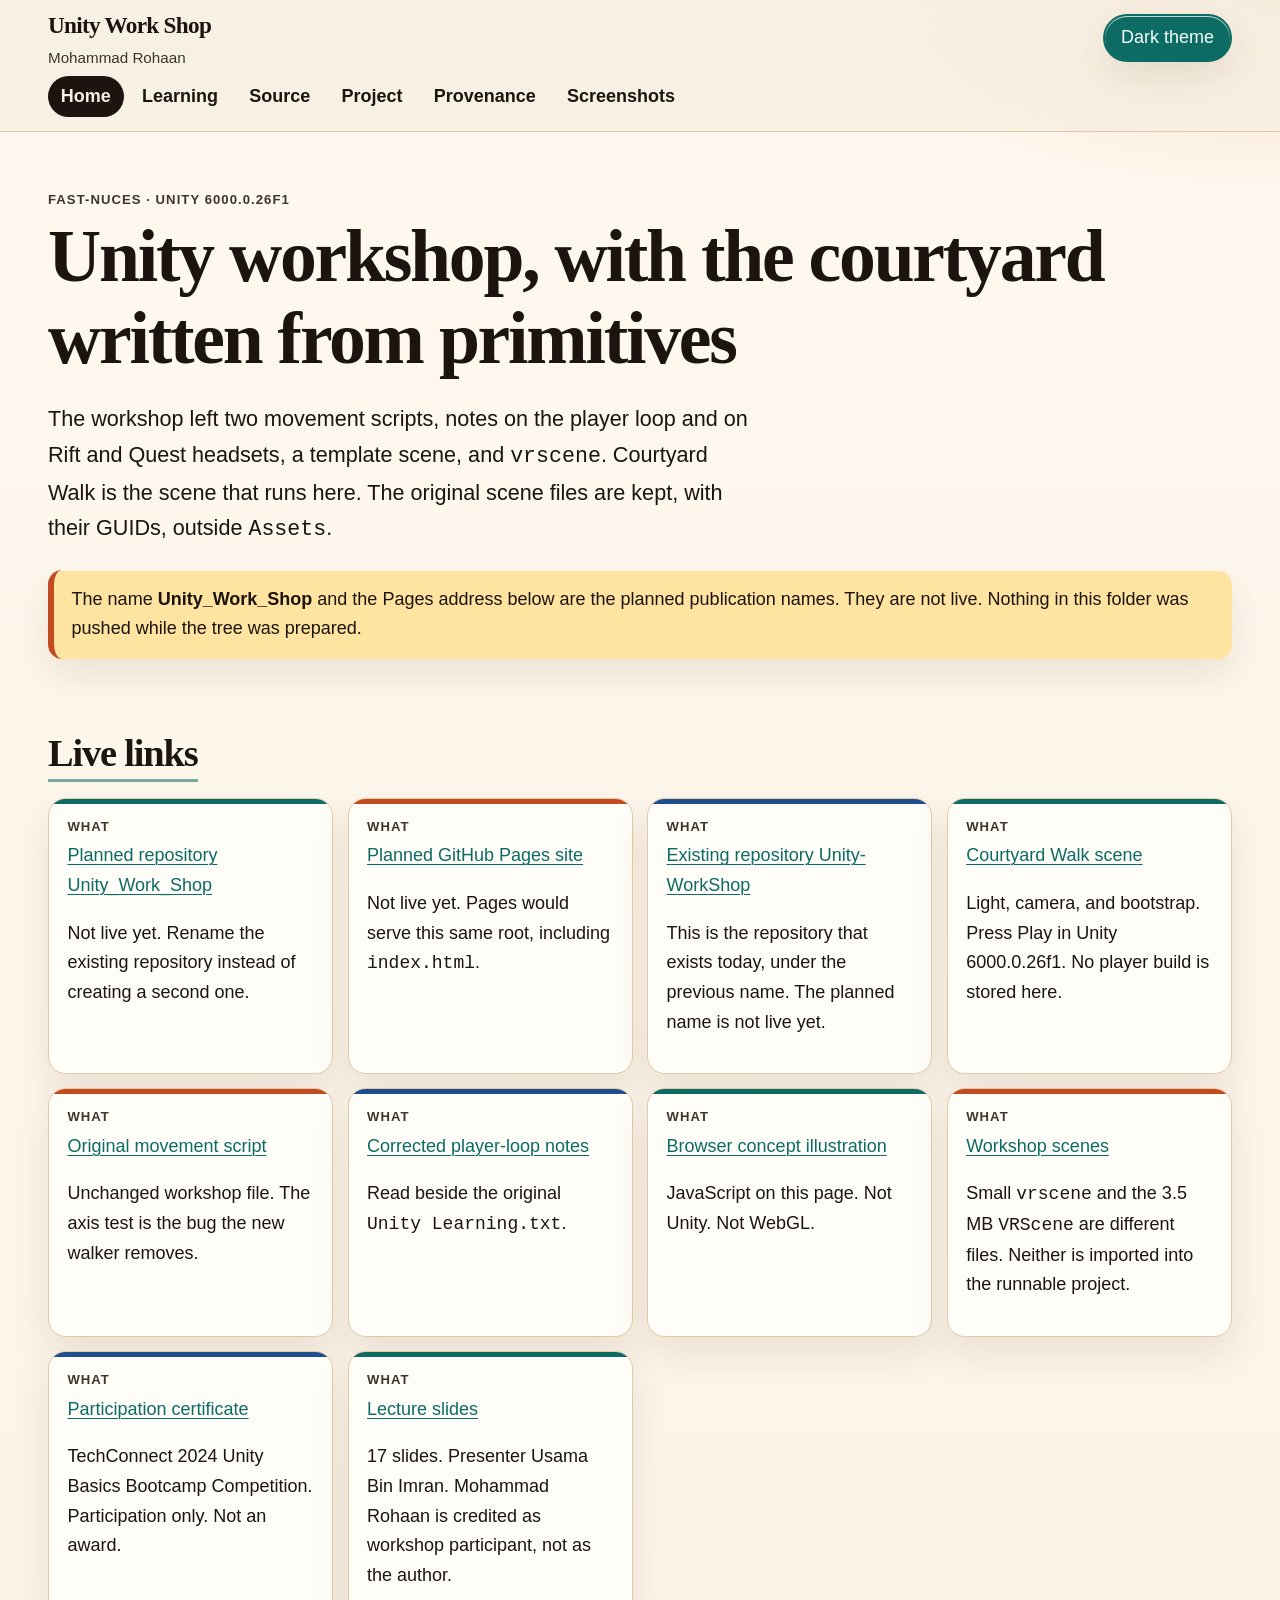
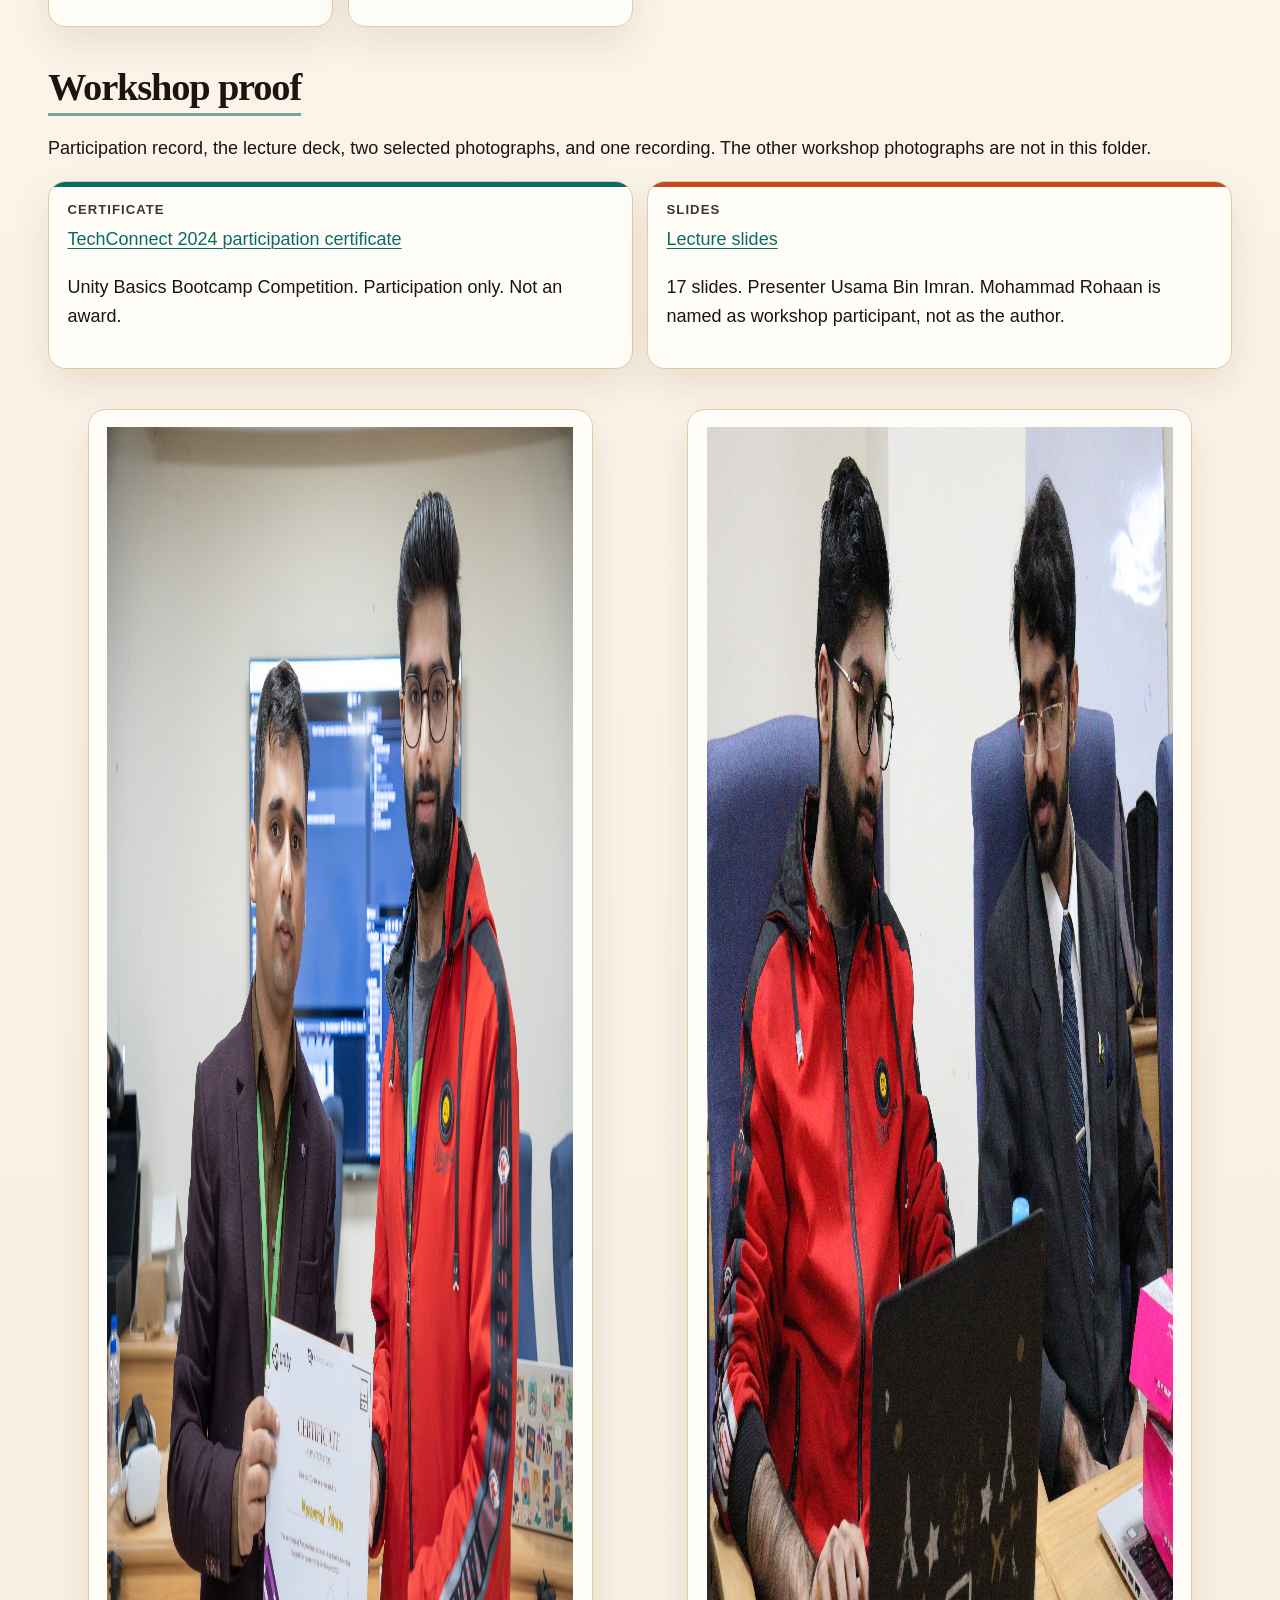
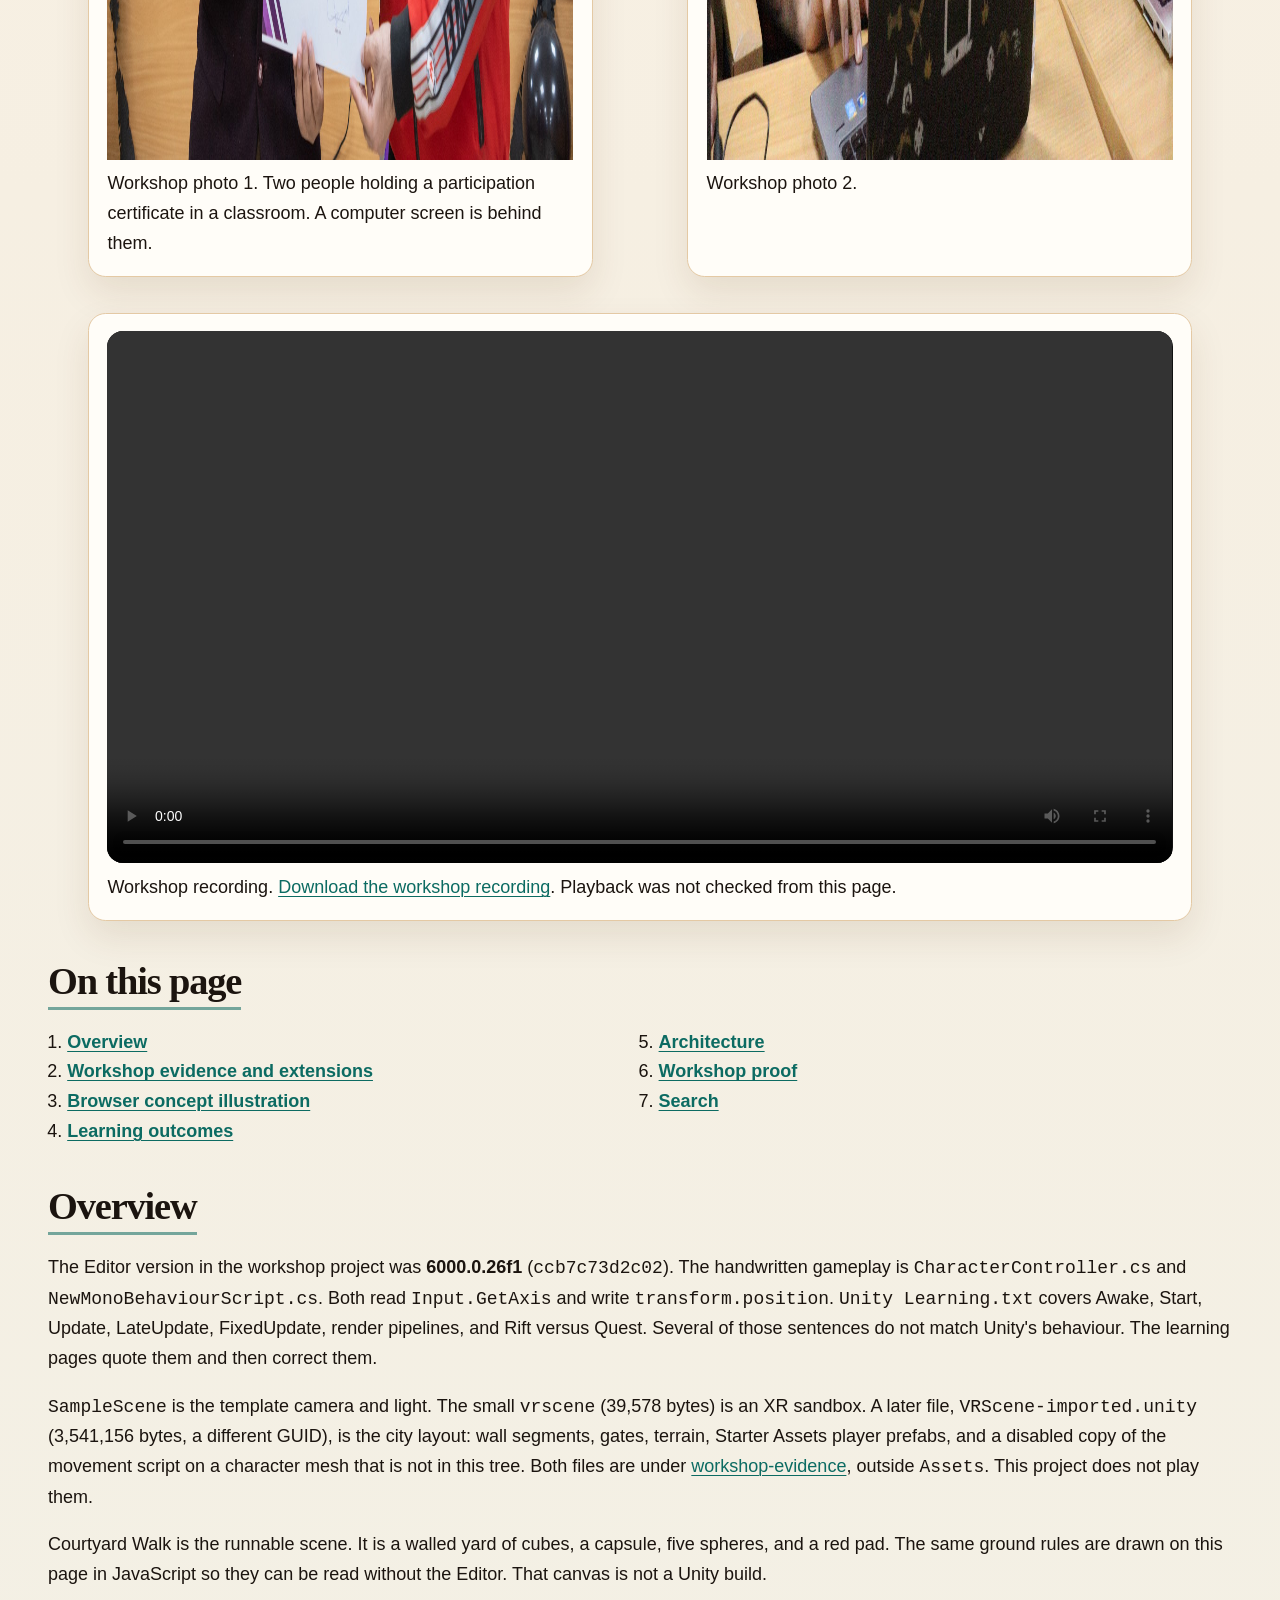
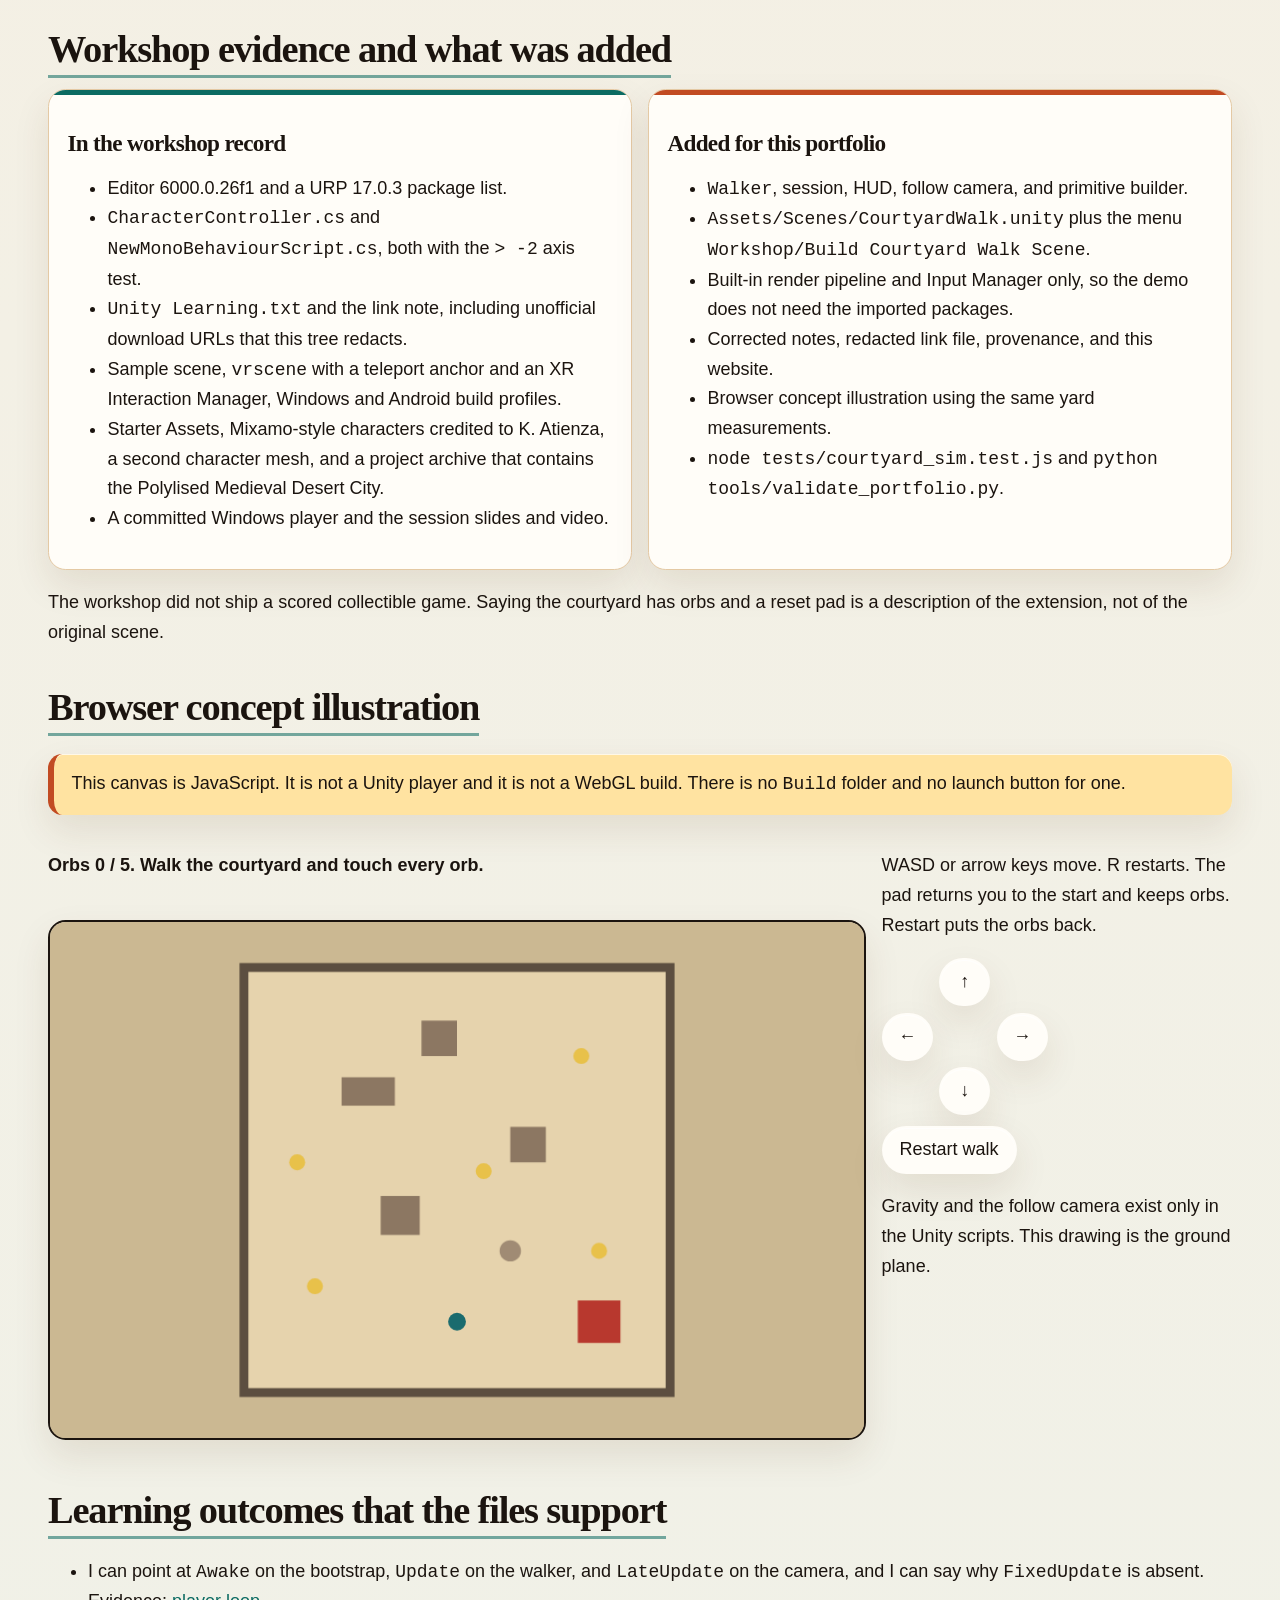
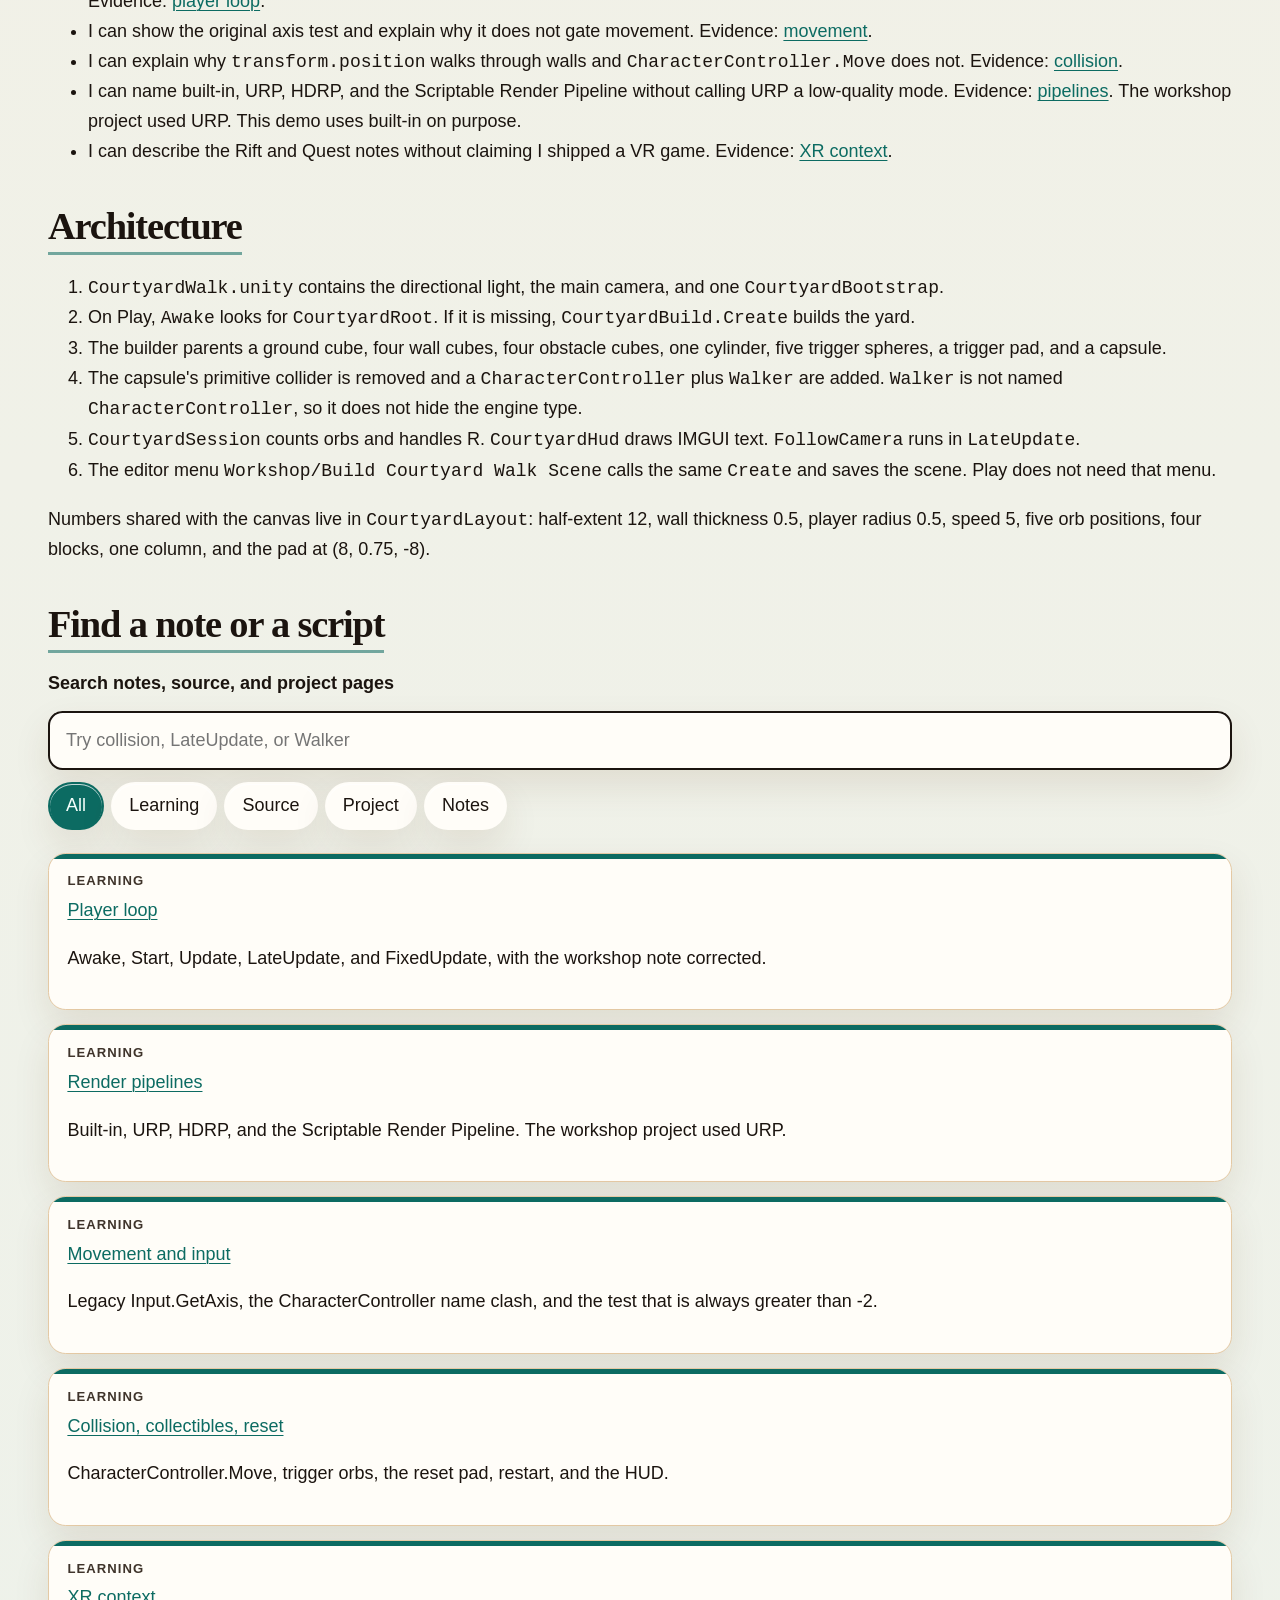
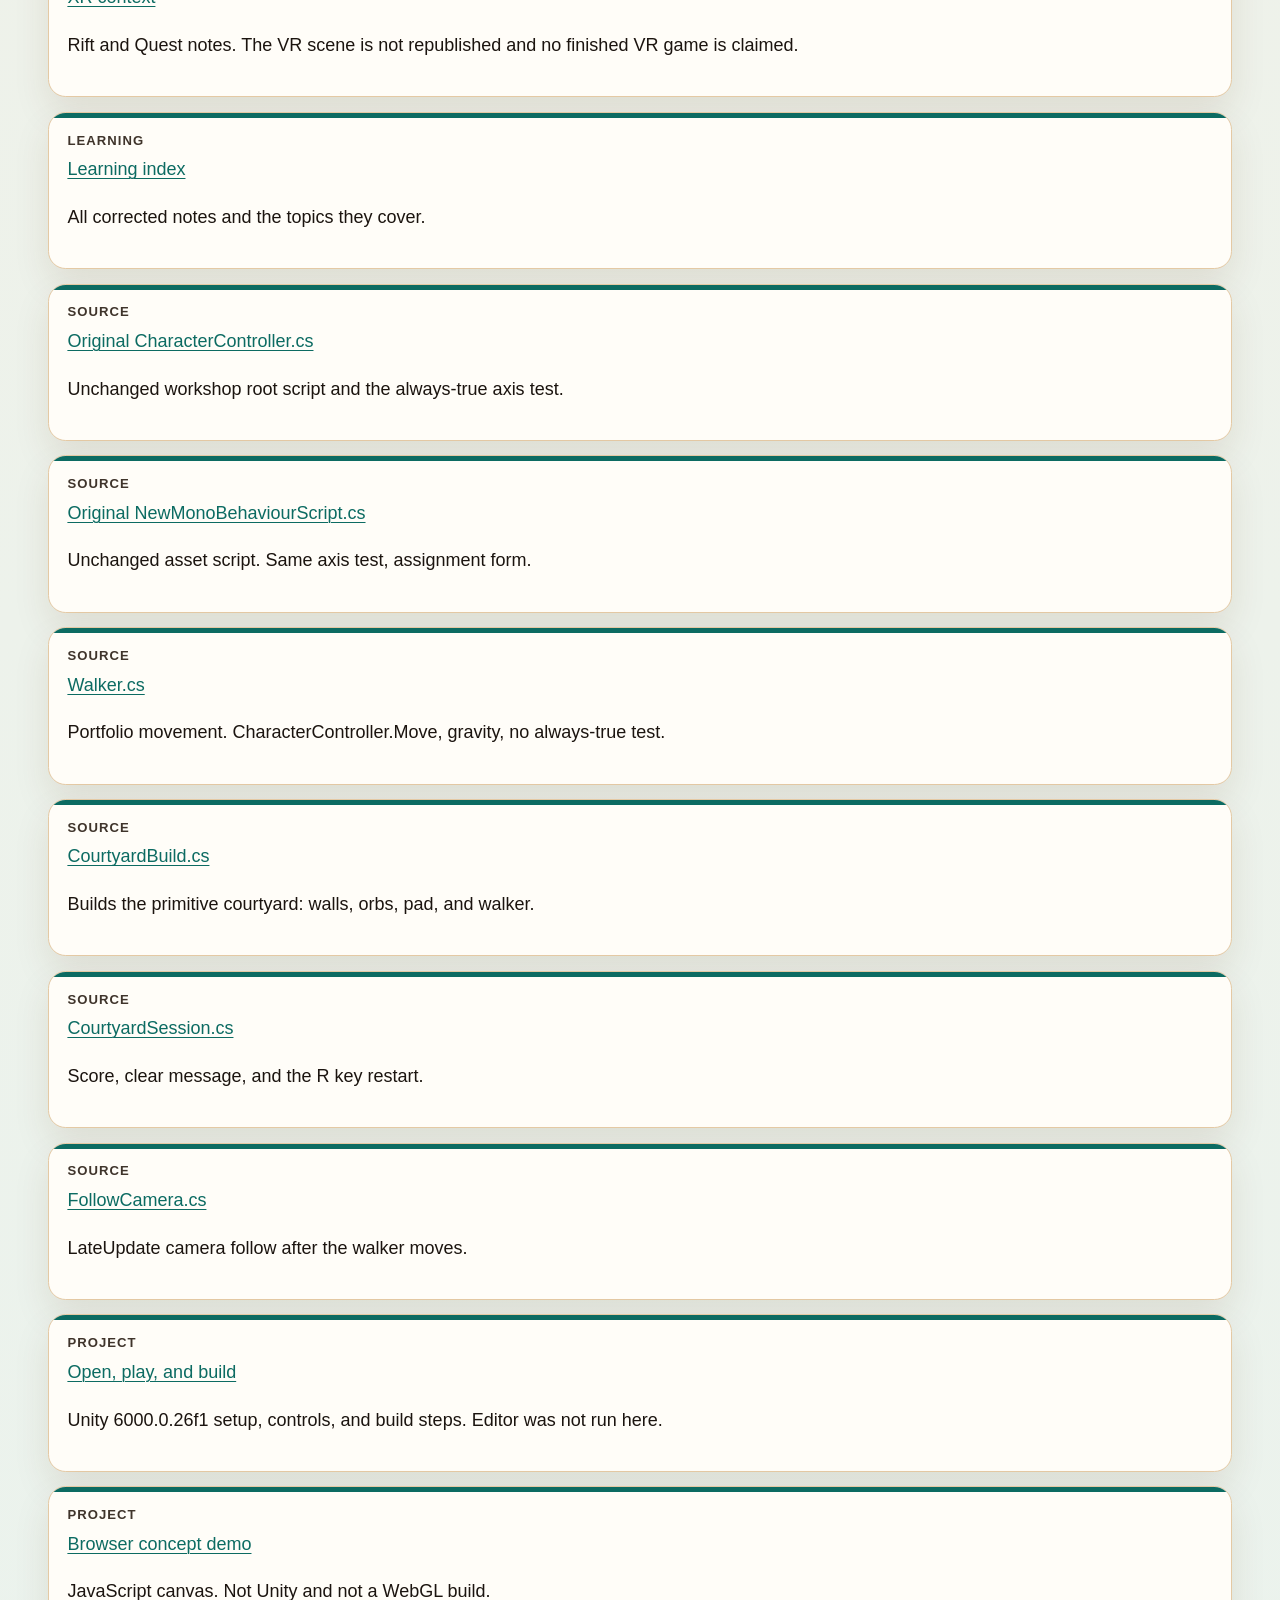
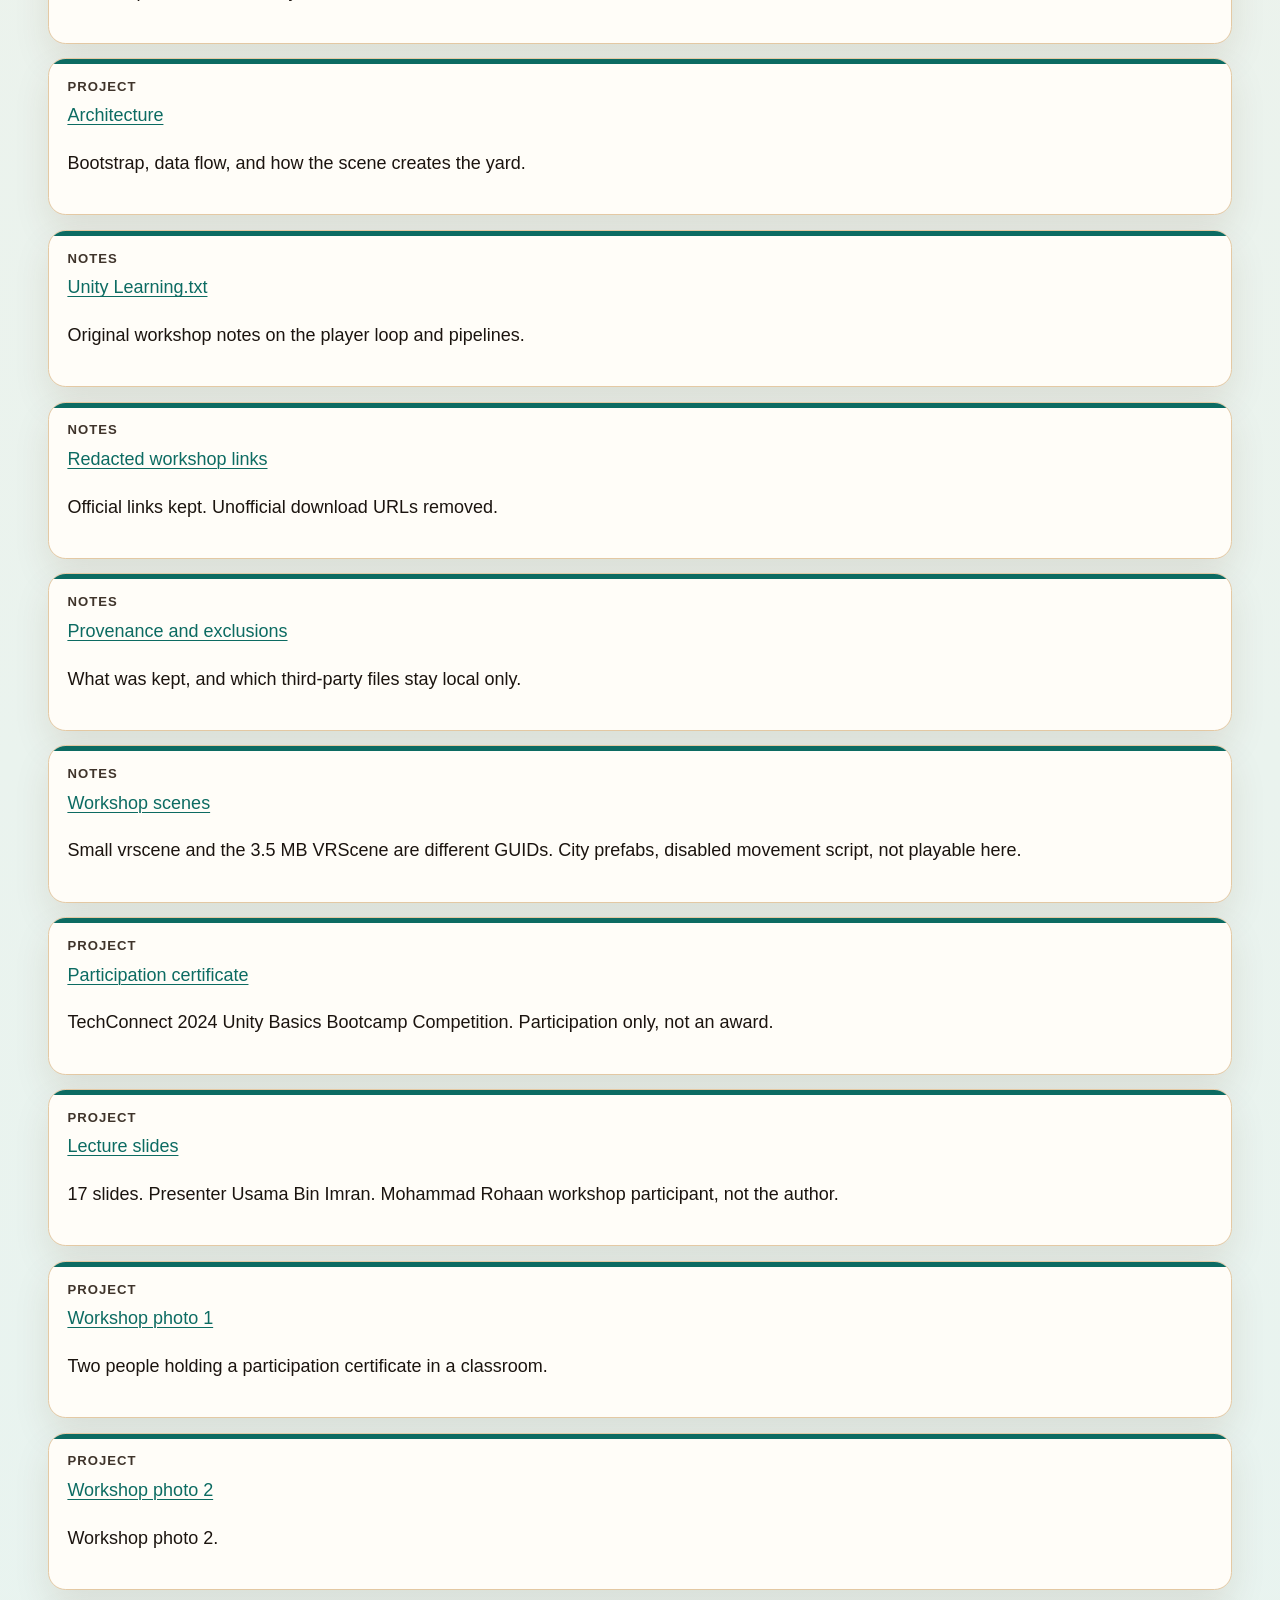
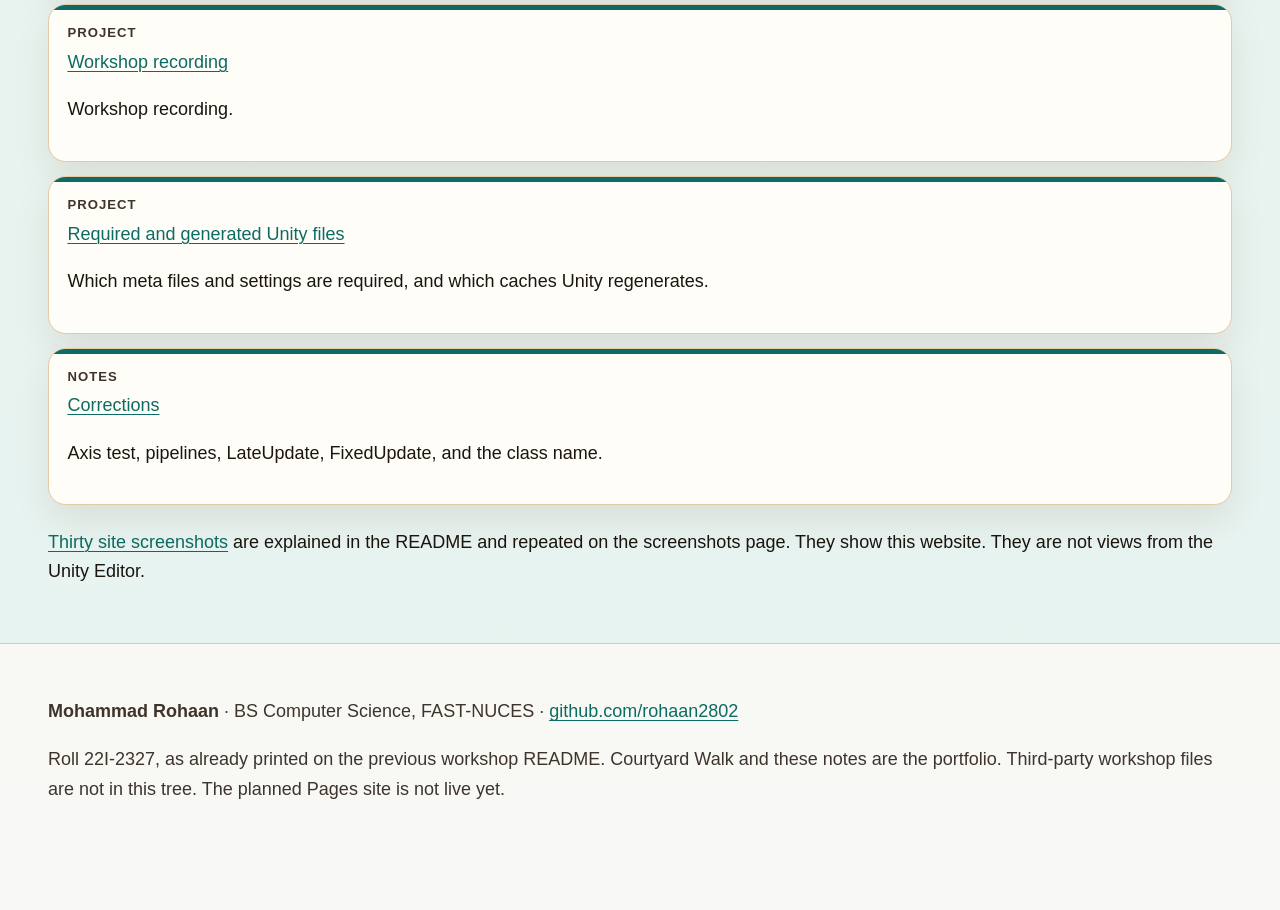
==== index.html @ 65f71f63 "Initial commit" ====
<!DOCTYPE html>
<html lang="en">
<head>
<meta charset="utf-8">
<meta name="viewport" content="width=device-width, initial-scale=1">
<title>Unity Work Shop</title>
<meta name="description" content="Unity 6 workshop portfolio by Mohammad Rohaan. Courtyard Walk is an original primitive demo. The canvas on the home page is a JavaScript concept illustration, not a Unity WebGL build.">
<link rel="icon" href="favicon.svg" type="image/svg+xml">
<link rel="stylesheet" href="css/site.css">
<script>
(function () {
  try {
    var q = new URLSearchParams(location.search).get("theme");
    var saved = localStorage.getItem("courtyard-theme");
    var theme = q || saved || (matchMedia("(prefers-color-scheme: dark)").matches ? "dark" : "light");
    if (theme !== "light" && theme !== "dark") theme = "light";
    document.documentElement.setAttribute("data-theme", theme);
  } catch (e) {
    document.documentElement.setAttribute("data-theme", "light");
  }
})();
</script>
</head>
<body data-root="">
<a class="skip" href="#content">Skip to content</a>
<header class="site-header">
  <div class="wrap header-bar">
    <a class="brand" href="index.html"><strong>Unity Work Shop</strong><span>Mohammad Rohaan</span></a>
    <button type="button" class="nav-toggle" id="nav-toggle" aria-expanded="false" aria-controls="site-nav">Menu</button>
    <button type="button" class="theme-toggle" id="theme-toggle" aria-pressed="false">Dark theme</button>
  </div>
  <div class="wrap">
    <nav class="site-nav" id="site-nav" aria-label="Primary"><a href="index.html" aria-current="page">Home</a><a href="learning/index.html">Learning</a><a href="source/index.html">Source</a><a href="project/index.html">Project</a><a href="provenance/index.html">Provenance</a><a href="screenshots/index.html">Screenshots</a></nav>
  </div>
</header>
<main id="content" class="wrap">

<section class="hero" id="top">
  <p class="kicker">FAST-NUCES · Unity 6000.0.26f1</p>
  <h1>Unity workshop, with the courtyard written from primitives</h1>
  <p class="lede">The workshop left two movement scripts, notes on the player loop and on Rift and Quest headsets, a template scene, and <code>vrscene</code>. Courtyard Walk is the scene that runs here. The original scene files are kept, with their GUIDs, outside <code>Assets</code>.</p>
  <p class="banner">The name <strong>Unity_Work_Shop</strong> and the Pages address below are the planned publication names. They are not live. Nothing in this folder was pushed while the tree was prepared.</p>
</section>
<section id="live-links">
  <h2>Live links</h2>
  <ul class="grid-links">
    <li class="card"><span class="what">What</span><a href="https://github.com/rohaan2802/Unity_Work_Shop">Planned repository Unity_Work_Shop</a><p>Not live yet. Rename the existing repository instead of creating a second one.</p></li>
    <li class="card"><span class="what">What</span><a href="https://rohaan2802.github.io/Unity_Work_Shop/">Planned GitHub Pages site</a><p>Not live yet. Pages would serve this same root, including <code>index.html</code>.</p></li>
    <li class="card"><span class="what">What</span><a href="https://github.com/rohaan2802/Unity-WorkShop">Existing repository Unity-WorkShop</a><p>This is the repository that exists today, under the previous name. The planned name is not live yet.</p></li>
    <li class="card"><span class="what">What</span><a href="Assets/Scenes/CourtyardWalk.unity">Courtyard Walk scene</a><p>Light, camera, and bootstrap. Press Play in Unity 6000.0.26f1. No player build is stored here.</p></li>
    <li class="card"><span class="what">What</span><a href="notes/movement/CharacterController.cs">Original movement script</a><p>Unchanged workshop file. The axis test is the bug the new walker removes.</p></li>
    <li class="card"><span class="what">What</span><a href="learning/player-loop.html">Corrected player-loop notes</a><p>Read beside the original <code>Unity Learning.txt</code>.</p></li>
    <li class="card"><span class="what">What</span><a href="#concept-demo">Browser concept illustration</a><p>JavaScript on this page. Not Unity. Not WebGL.</p></li>
    <li class="card"><span class="what">What</span><a href="workshop-evidence/README.md">Workshop scenes</a><p>Small <code>vrscene</code> and the 3.5 MB <code>VRScene</code> are different files. Neither is imported into the runnable project.</p></li>
    <li class="card"><span class="what">What</span><a href="proof/techconnect-2024.pdf">Participation certificate</a><p>TechConnect 2024 Unity Basics Bootcamp Competition. Participation only. Not an award.</p></li>
    <li class="card"><span class="what">What</span><a href="proof/lecture-slides.pptx">Lecture slides</a><p>17 slides. Presenter Usama Bin Imran. Mohammad Rohaan is credited as workshop participant, not as the author.</p></li>
  </ul>
</section>
<section id="proof">
  <h2>Workshop proof</h2>
  <p>Participation record, the lecture deck, two selected photographs, and one recording. The other workshop photographs are not in this folder.</p>
  <ul class="grid-links">
    <li class="card"><span class="what">Certificate</span><a href="proof/techconnect-2024.pdf">TechConnect 2024 participation certificate</a><p>Unity Basics Bootcamp Competition. Participation only. Not an award.</p></li>
    <li class="card"><span class="what">Slides</span><a href="proof/lecture-slides.pptx">Lecture slides</a><p>17 slides. Presenter Usama Bin Imran. Mohammad Rohaan is named as workshop participant, not as the author.</p></li>
  </ul>
  <div class="proof-grid">
    <figure class="shot">
      <img src="proof/photos/workshop-dsc07283.jpg" width="2000" height="1333" alt="Two people holding a workshop participation certificate in a classroom. A computer screen is behind them.">
      <figcaption>Workshop photo 1. Two people holding a participation certificate in a classroom. A computer screen is behind them.</figcaption>
    </figure>
    <figure class="shot">
      <img src="proof/photos/workshop-img5587.jpg" width="2000" height="1333" alt="Workshop photo 2">
      <figcaption>Workshop photo 2.</figcaption>
    </figure>
  </div>
  <figure class="shot">
    <video controls preload="metadata">
      <source src="proof/video/unity-workshop.mp4" type="video/mp4">
      <a href="proof/video/unity-workshop.mp4">Workshop recording</a>
    </video>
    <figcaption>Workshop recording. <a href="proof/video/unity-workshop.mp4" download>Download the workshop recording</a>. Playback was not checked from this page.</figcaption>
  </figure>
</section>
<nav class="toc" id="contents" aria-label="On this page">
  <h2>On this page</h2>
  <ol>
    <li><a href="#overview">Overview</a></li>
    <li><a href="#workshop-versus-extension">Workshop evidence and extensions</a></li>
    <li><a href="#concept-demo">Browser concept illustration</a></li>
    <li><a href="#outcomes">Learning outcomes</a></li>
    <li><a href="#architecture">Architecture</a></li>
    <li><a href="#proof">Workshop proof</a></li>
    <li><a href="#find">Search</a></li>
  </ol>
</nav>
<section id="overview">
  <h2>Overview</h2>
  <p>The Editor version in the workshop project was <strong>6000.0.26f1</strong> (<code>ccb7c73d2c02</code>). The handwritten gameplay is <code>CharacterController.cs</code> and <code>NewMonoBehaviourScript.cs</code>. Both read <code>Input.GetAxis</code> and write <code>transform.position</code>. <code>Unity Learning.txt</code> covers Awake, Start, Update, LateUpdate, FixedUpdate, render pipelines, and Rift versus Quest. Several of those sentences do not match Unity's behaviour. The learning pages quote them and then correct them.</p>
  <p><code>SampleScene</code> is the template camera and light. The small <code>vrscene</code> (39,578 bytes) is an XR sandbox. A later file, <code>VRScene-imported.unity</code> (3,541,156 bytes, a different GUID), is the city layout: wall segments, gates, terrain, Starter Assets player prefabs, and a disabled copy of the movement script on a character mesh that is not in this tree. Both files are under <a href="workshop-evidence/README.md">workshop-evidence</a>, outside <code>Assets</code>. This project does not play them.</p>
  <p>Courtyard Walk is the runnable scene. It is a walled yard of cubes, a capsule, five spheres, and a red pad. The same ground rules are drawn on this page in JavaScript so they can be read without the Editor. That canvas is not a Unity build.</p>
</section>
<section id="workshop-versus-extension">
  <h2>Workshop evidence and what was added</h2>
  <div class="split">
    <article class="card">
      <h3>In the workshop record</h3>
      <ul>
        <li>Editor 6000.0.26f1 and a URP 17.0.3 package list.</li>
        <li><code>CharacterController.cs</code> and <code>NewMonoBehaviourScript.cs</code>, both with the <code>&gt; -2</code> axis test.</li>
        <li><code>Unity Learning.txt</code> and the link note, including unofficial download URLs that this tree redacts.</li>
        <li>Sample scene, <code>vrscene</code> with a teleport anchor and an XR Interaction Manager, Windows and Android build profiles.</li>
        <li>Starter Assets, Mixamo-style characters credited to K. Atienza, a second character mesh, and a project archive that contains the Polylised Medieval Desert City.</li>
        <li>A committed Windows player and the session slides and video.</li>
      </ul>
    </article>
    <article class="card">
      <h3>Added for this portfolio</h3>
      <ul>
        <li><code>Walker</code>, session, HUD, follow camera, and primitive builder.</li>
        <li><code>Assets/Scenes/CourtyardWalk.unity</code> plus the menu <code>Workshop/Build Courtyard Walk Scene</code>.</li>
        <li>Built-in render pipeline and Input Manager only, so the demo does not need the imported packages.</li>
        <li>Corrected notes, redacted link file, provenance, and this website.</li>
        <li>Browser concept illustration using the same yard measurements.</li>
        <li><code>node tests/courtyard_sim.test.js</code> and <code>python tools/validate_portfolio.py</code>.</li>
      </ul>
    </article>
  </div>
  <p>The workshop did not ship a scored collectible game. Saying the courtyard has orbs and a reset pad is a description of the extension, not of the original scene.</p>
</section>
<section id="concept-demo">
  <h2>Browser concept illustration</h2>
  <p class="banner">This canvas is JavaScript. It is not a Unity player and it is not a WebGL build. There is no <code>Build</code> folder and no launch button for one.</p>
  <div class="demo-layout">
    <div>
      <p id="demo-status" role="status">Loading the yard.</p>
      <canvas id="demo-canvas" tabindex="0" aria-label="Top-down courtyard. Teal disc is the walker, gold discs are orbs, red rectangle is the reset pad. Not a Unity view."></canvas>
    </div>
    <div>
      <p>WASD or arrow keys move. R restarts. The pad returns you to the start and keeps orbs. Restart puts the orbs back.</p>
      <div class="dpad" role="group" aria-label="Touch movement">
        <button type="button" data-stick="0,1" aria-label="North">↑</button>
        <button type="button" data-stick="-1,0" aria-label="West">←</button>
        <button type="button" data-stick="1,0" aria-label="East">→</button>
        <button type="button" data-stick="0,-1" aria-label="South">↓</button>
      </div>
      <button type="button" class="text-button" id="demo-restart">Restart walk</button>
      <p>Gravity and the follow camera exist only in the Unity scripts. This drawing is the ground plane.</p>
    </div>
  </div>
</section>
<section id="outcomes">
  <h2>Learning outcomes that the files support</h2>
  <ul>
    <li>I can point at <code>Awake</code> on the bootstrap, <code>Update</code> on the walker, and <code>LateUpdate</code> on the camera, and I can say why <code>FixedUpdate</code> is absent. Evidence: <a href="learning/player-loop.html">player loop</a>.</li>
    <li>I can show the original axis test and explain why it does not gate movement. Evidence: <a href="learning/movement.html">movement</a>.</li>
    <li>I can explain why <code>transform.position</code> walks through walls and <code>CharacterController.Move</code> does not. Evidence: <a href="learning/collision-collectibles-reset.html">collision</a>.</li>
    <li>I can name built-in, URP, HDRP, and the Scriptable Render Pipeline without calling URP a low-quality mode. Evidence: <a href="learning/render-pipelines.html">pipelines</a>. The workshop project used URP. This demo uses built-in on purpose.</li>
    <li>I can describe the Rift and Quest notes without claiming I shipped a VR game. Evidence: <a href="learning/xr-context.html">XR context</a>.</li>
  </ul>
</section>
<section id="architecture">
  <h2>Architecture</h2>
  <ol>
    <li><code>CourtyardWalk.unity</code> contains the directional light, the main camera, and one <code>CourtyardBootstrap</code>.</li>
    <li>On Play, <code>Awake</code> looks for <code>CourtyardRoot</code>. If it is missing, <code>CourtyardBuild.Create</code> builds the yard.</li>
    <li>The builder parents a ground cube, four wall cubes, four obstacle cubes, one cylinder, five trigger spheres, a trigger pad, and a capsule.</li>
    <li>The capsule's primitive collider is removed and a <code>CharacterController</code> plus <code>Walker</code> are added. <code>Walker</code> is not named <code>CharacterController</code>, so it does not hide the engine type.</li>
    <li><code>CourtyardSession</code> counts orbs and handles R. <code>CourtyardHud</code> draws IMGUI text. <code>FollowCamera</code> runs in <code>LateUpdate</code>.</li>
    <li>The editor menu <code>Workshop/Build Courtyard Walk Scene</code> calls the same <code>Create</code> and saves the scene. Play does not need that menu.</li>
  </ol>
  <p>Numbers shared with the canvas live in <code>CourtyardLayout</code>: half-extent 12, wall thickness 0.5, player radius 0.5, speed 5, five orb positions, four blocks, one column, and the pad at (8, 0.75, -8).</p>
</section>

<section id="find">
  <h2>Find a note or a script</h2>
  <form class="search-panel" role="search" onsubmit="return false">
    <label for="search">Search notes, source, and project pages</label>
    <input id="search" type="search" name="q" placeholder="Try collision, LateUpdate, or Walker" autocomplete="off">
    <div class="chips" role="group" aria-label="Filter by kind"><button type="button" class="chip" data-kind="All" aria-pressed="true">All</button><button type="button" class="chip" data-kind="Learning" aria-pressed="false">Learning</button><button type="button" class="chip" data-kind="Source" aria-pressed="false">Source</button><button type="button" class="chip" data-kind="Project" aria-pressed="false">Project</button><button type="button" class="chip" data-kind="Notes" aria-pressed="false">Notes</button></div>
  </form>
  <ul class="result-list" id="search-results"></ul>
</section>

<p><a href="screenshots/index.html">Thirty site screenshots</a> are explained in the README and repeated on the screenshots page. They show this website. They are not views from the Unity Editor.</p>

</main>
<footer class="site-footer" id="colophon">
  <div class="wrap">
    <p><strong>Mohammad Rohaan</strong> · BS Computer Science, FAST-NUCES · <a href="https://github.com/rohaan2802">github.com/rohaan2802</a></p>
    <p>Roll 22I-2327, as already printed on the previous workshop README. Courtyard Walk and these notes are the portfolio. Third-party workshop files are not in this tree. The planned Pages site is not live yet.</p>
  </div>
</footer>
<a class="back-top" id="back-to-top" href="#content" aria-label="Back to top" aria-hidden="true" tabindex="-1">Top</a>
<script src="js/concept-demo.js"></script>
<script src="js/site.js"></script>
</body>
</html>
---- css/site.css ----
:root {
  color-scheme: light;
  --bg: #f6efe2;
  --bg-elev: #fffdf8;
  --ink: #1b140f;
  --muted: #3f342b;
  --line: #e4c9a4;
  --accent: #0c6b62;
  --accent-ink: #f4fffc;
  --accent-2: #c24b22;
  --accent-3: #1d4f8f;
  --focus: #1d4f8f;
  --mark: #ffe3a1;
  --danger: #8d2418;
  --ok: #0d5c34;
  --shadow: 0 1px 0 rgba(255, 255, 255, 0.75) inset, 0 16px 36px rgba(92, 48, 12, 0.1);
  --max: 74rem;
  --font: "Segoe UI", "Helvetica Neue", Arial, sans-serif;
  --display: "Iowan Old Style", Palatino, "Palatino Linotype", Georgia, serif;
  --mono: "Cascadia Code", Consolas, "Courier New", monospace;
  --pad: clamp(1rem, 3vw, 2rem);
  --header: 4.75rem;
  --ease: 180ms ease;
}

:root[data-theme="dark"] {
  color-scheme: dark;
  --bg: #091014;
  --bg-elev: #142028;
  --ink: #f6f1e6;
  --muted: #ddd3c2;
  --line: #315062;
  --accent: #f0c14b;
  --accent-ink: #1a1406;
  --accent-2: #7ee0d2;
  --accent-3: #9ec0ff;
  --focus: #f0c14b;
  --mark: #1c333c;
  --danger: #ffb4a8;
  --ok: #b6f3cc;
  --shadow: 0 1px 0 rgba(255, 255, 255, 0.06) inset, 0 18px 40px rgba(0, 0, 0, 0.38);
}

*,
*::before,
*::after { box-sizing: border-box; }

html { scroll-behavior: smooth; }

@media (prefers-reduced-motion: reduce) {
  html { scroll-behavior: auto; }
  *, *::before, *::after {
    animation: none !important;
    transition: none !important;
  }
}

body {
  margin: 0;
  color: var(--ink);
  font-family: var(--font);
  font-size: 1.125rem;
  line-height: 1.65;
  background:
    radial-gradient(1100px 420px at 0% -10%, rgba(14, 107, 98, 0.18), transparent 55%),
    radial-gradient(900px 380px at 100% 0%, rgba(194, 75, 34, 0.16), transparent 50%),
    linear-gradient(180deg, #fff8ee 0%, var(--bg) 28%, #e7f4f1 100%);
}

:root[data-theme="dark"] body {
  background:
    radial-gradient(1000px 480px at 8% -12%, #1a4450 0%, transparent 58%),
    radial-gradient(820px 420px at 100% 0%, #3d2c12 0%, transparent 52%),
    var(--bg);
}

img, svg, canvas { max-width: 100%; }

a {
  color: var(--accent);
  text-underline-offset: 0.18em;
  text-decoration-thickness: 1px;
  transition: text-decoration-thickness var(--ease), color var(--ease);
}

a:hover { text-decoration-thickness: 3px; }

:focus-visible {
  outline: 3px solid var(--focus);
  outline-offset: 3px;
}

.skip {
  position: absolute;
  left: 1rem;
  top: -4rem;
  background: var(--accent);
  color: var(--accent-ink);
  padding: 0.6rem 1rem;
  z-index: 20;
  border-radius: 999px;
}

.skip:focus { top: 1rem; }

.wrap {
  width: min(var(--max), calc(100% - var(--pad) * 2));
  margin-inline: auto;
}

.site-header {
  position: sticky;
  top: 0;
  z-index: 10;
  background: color-mix(in srgb, var(--bg) 88%, transparent);
  border-bottom: 1px solid var(--line);
  backdrop-filter: blur(14px);
}

.header-bar {
  display: flex;
  align-items: center;
  gap: 0.75rem;
  min-height: var(--header);
}

.brand {
  display: flex;
  flex-direction: column;
  text-decoration: none;
  color: var(--ink);
  margin-right: auto;
}

.brand strong {
  font-family: var(--display);
  font-size: 1.45rem;
  letter-spacing: -0.03em;
}

.brand span { color: var(--muted); font-size: 0.95rem; }

.nav-toggle, .theme-toggle, .copy, .chip, .dpad button, .text-button, .back-top {
  font: inherit;
  cursor: pointer;
  border: 2px solid transparent;
  background: var(--bg-elev);
  color: var(--ink);
  border-radius: 999px;
  min-height: 48px;
  padding: 0.4rem 1rem;
  box-shadow: var(--shadow);
  transition: transform var(--ease), background var(--ease), color var(--ease);
}

.theme-toggle, .nav-toggle {
  background: var(--accent);
  color: var(--accent-ink);
}

.nav-toggle:hover, .theme-toggle:hover, .copy:hover, .text-button:hover, .chip:hover, .dpad button:hover {
  transform: translateY(-2px);
}

.site-nav {
  display: flex;
  flex-wrap: wrap;
  gap: 0.35rem;
  padding-bottom: 0.9rem;
}

.site-nav a {
  color: var(--ink);
  font-weight: 700;
  text-decoration: none;
  border-radius: 999px;
  padding: 0.35rem 0.8rem;
}

.site-nav a:hover { background: color-mix(in srgb, var(--accent) 18%, transparent); }

.site-nav a[aria-current="page"] {
  background: var(--ink);
  color: var(--bg);
}

@media (max-width: 800px) {
  .site-nav {
    display: none;
    flex-direction: column;
    padding-bottom: 1rem;
  }
  .site-nav.is-open { display: flex; }
  .nav-toggle { display: inline-flex; align-items: center; }
}

@media (min-width: 801px) {
  .nav-toggle { display: none; }
}

.hero { padding: 2.75rem 0 1rem; }

.hero h1, h1, h2, h3 {
  font-family: var(--display);
  line-height: 1.12;
  letter-spacing: -0.03em;
}

h1 { font-size: clamp(2.5rem, 6vw, 4.6rem); margin: 0.2rem 0 0.8rem; }
h2 {
  font-size: clamp(1.8rem, 3vw, 2.6rem);
  margin: 2.4rem 0 0.7rem;
  padding-bottom: 0.25rem;
  border-bottom: 3px solid color-mix(in srgb, var(--accent) 55%, transparent);
  width: fit-content;
  max-width: 100%;
}
h3 { font-size: 1.45rem; margin: 1.4rem 0 0.4rem; }

.lede { font-size: 1.35rem; max-width: 44rem; }

.banner {
  background: var(--mark);
  color: var(--ink);
  border-left: 6px solid var(--accent-2);
  padding: 0.95rem 1.1rem;
  border-radius: 0.9rem;
  box-shadow: var(--shadow);
}

.grid-links, .card-grid, .result-list, .shot-list {
  display: grid;
  gap: 0.9rem;
  padding: 0;
  margin: 1rem 0 1.4rem;
  list-style: none;
}

.grid-links { grid-template-columns: repeat(auto-fit, minmax(16rem, 1fr)); }

.card, .result, .shot {
  position: relative;
  background: var(--bg-elev);
  border: 1px solid var(--line);
  border-radius: 1.1rem;
  padding: 1.05rem 1.15rem 1.1rem;
  box-shadow: var(--shadow);
  overflow: hidden;
  transition: transform var(--ease), box-shadow var(--ease);
}

.card::before, .result::before {
  content: "";
  position: absolute;
  left: 0;
  right: 0;
  top: 0;
  height: 5px;
  background: var(--accent);
}

.grid-links .card:nth-child(3n + 2)::before { background: var(--accent-2); }
.grid-links .card:nth-child(3n)::before { background: var(--accent-3); }

.card:hover, .result:hover {
  transform: translateY(-4px);
  box-shadow: 0 22px 40px rgba(40, 24, 8, 0.14);
}

:root[data-theme="dark"] .card:hover,
:root[data-theme="dark"] .result:hover {
  box-shadow: 0 22px 44px rgba(0, 0, 0, 0.5);
}

.card .what, .kicker {
  display: block;
  font-size: 0.82rem;
  font-weight: 800;
  letter-spacing: 0.08em;
  text-transform: uppercase;
  color: var(--muted);
  margin-bottom: 0.25rem;
}

.card a, .result a { overflow-wrap: anywhere; }

.toc ol { columns: 1; padding-left: 1.2rem; }
@media (min-width: 800px) { .toc ol { columns: 2; } }
.toc a { font-weight: 650; }

.search-panel {
  display: grid;
  gap: 0.75rem;
  margin: 1rem 0 1.4rem;
}

.search-panel label { font-weight: 750; }

.search-panel input[type="search"] {
  width: 100%;
  font: inherit;
  color: var(--ink);
  background: var(--bg-elev);
  border: 2px solid var(--ink);
  border-radius: 0.9rem;
  padding: 0.8rem 1rem;
  min-height: 52px;
  box-shadow: var(--shadow);
}

.search-panel input[type="search"]:focus {
  border-color: var(--accent);
}

.chips { display: flex; flex-wrap: wrap; gap: 0.45rem; }
.chip[aria-pressed="true"] {
  background: var(--accent);
  color: var(--accent-ink);
}

.demo-layout { display: grid; gap: 1rem; }

@media (min-width: 900px) {
  .demo-layout { grid-template-columns: minmax(0, 1.4fr) minmax(16rem, 0.6fr); align-items: start; }
}

#demo-canvas {
  width: 100%;
  height: min(70vw, 520px);
  background: #cbb892;
  border: 2px solid var(--ink);
  border-radius: 1.1rem;
  touch-action: none;
  box-shadow: var(--shadow);
}

.dpad {
  display: grid;
  grid-template-columns: repeat(3, 3.2rem);
  grid-template-areas:
    ". north ."
    "west . east"
    ". south .";
  gap: 0.4rem;
  width: max-content;
  margin: 0.7rem 0;
}

.dpad button { min-width: 3.2rem; padding: 0; }
.dpad button:nth-child(1) { grid-area: north; }
.dpad button:nth-child(2) { grid-area: west; }
.dpad button:nth-child(3) { grid-area: east; }
.dpad button:nth-child(4) { grid-area: south; }

section, .hero { scroll-margin-top: 5.6rem; }

#demo-status { font-weight: 750; min-height: 3.2rem; }

pre, code { font-family: var(--mono); }

pre {
  background: var(--bg-elev);
  border: 1px solid var(--line);
  border-radius: 1rem;
  padding: 1rem 1.1rem;
  overflow-x: auto;
  max-width: 100%;
  font-size: 0.92rem;
  line-height: 1.45;
  box-shadow: var(--shadow);
}

.callout {
  border: 1px solid var(--line);
  border-left: 6px solid var(--accent);
  background: var(--bg-elev);
  padding: 0.9rem 1.05rem;
  border-radius: 0.9rem;
}

table {
  width: 100%;
  border-collapse: collapse;
  background: var(--bg-elev);
  border-radius: 0.8rem;
  overflow: hidden;
}

th, td {
  text-align: left;
  vertical-align: top;
  padding: 0.75rem;
  border-bottom: 1px solid var(--line);
  overflow-wrap: anywhere;
}

.table-wrap { overflow-x: auto; max-width: 100%; }

.split { display: grid; gap: 1rem; }
@media (min-width: 860px) { .split { grid-template-columns: 1fr 1fr; } }

.split .card:nth-child(1)::before { background: var(--accent); }
.split .card:nth-child(2)::before { background: var(--accent-2); }

.site-footer {
  margin-top: 3.5rem;
  padding: 2.2rem 0 5.5rem;
  border-top: 1px solid var(--line);
  color: var(--muted);
  background: color-mix(in srgb, var(--bg-elev) 70%, transparent);
}

.back-top {
  position: fixed;
  right: 1rem;
  bottom: 1rem;
  z-index: 15;
  background: var(--accent);
  color: var(--accent-ink);
  text-decoration: none;
  display: none;
  align-items: center;
  justify-content: center;
  min-width: 4.6rem;
  font-weight: 800;
}

.back-top.is-visible { display: inline-flex; }

.figure { margin: 1.1rem 0 1.7rem; }

.figure img {
  border: 1px solid var(--line);
  border-radius: 1rem;
  display: block;
  box-shadow: var(--shadow);
}

.figure figcaption { color: var(--muted); margin-top: 0.45rem; }

.tree { white-space: pre-wrap; overflow-wrap: anywhere; }

.proof-grid {
  display: grid;
  gap: 0.9rem;
  margin: 1rem 0;
}

@media (min-width: 800px) {
  .proof-grid { grid-template-columns: 1fr 1fr; }
}

#proof video {
  width: 100%;
  max-height: 70vh;
  background: #111;
  border-radius: 1rem;
}
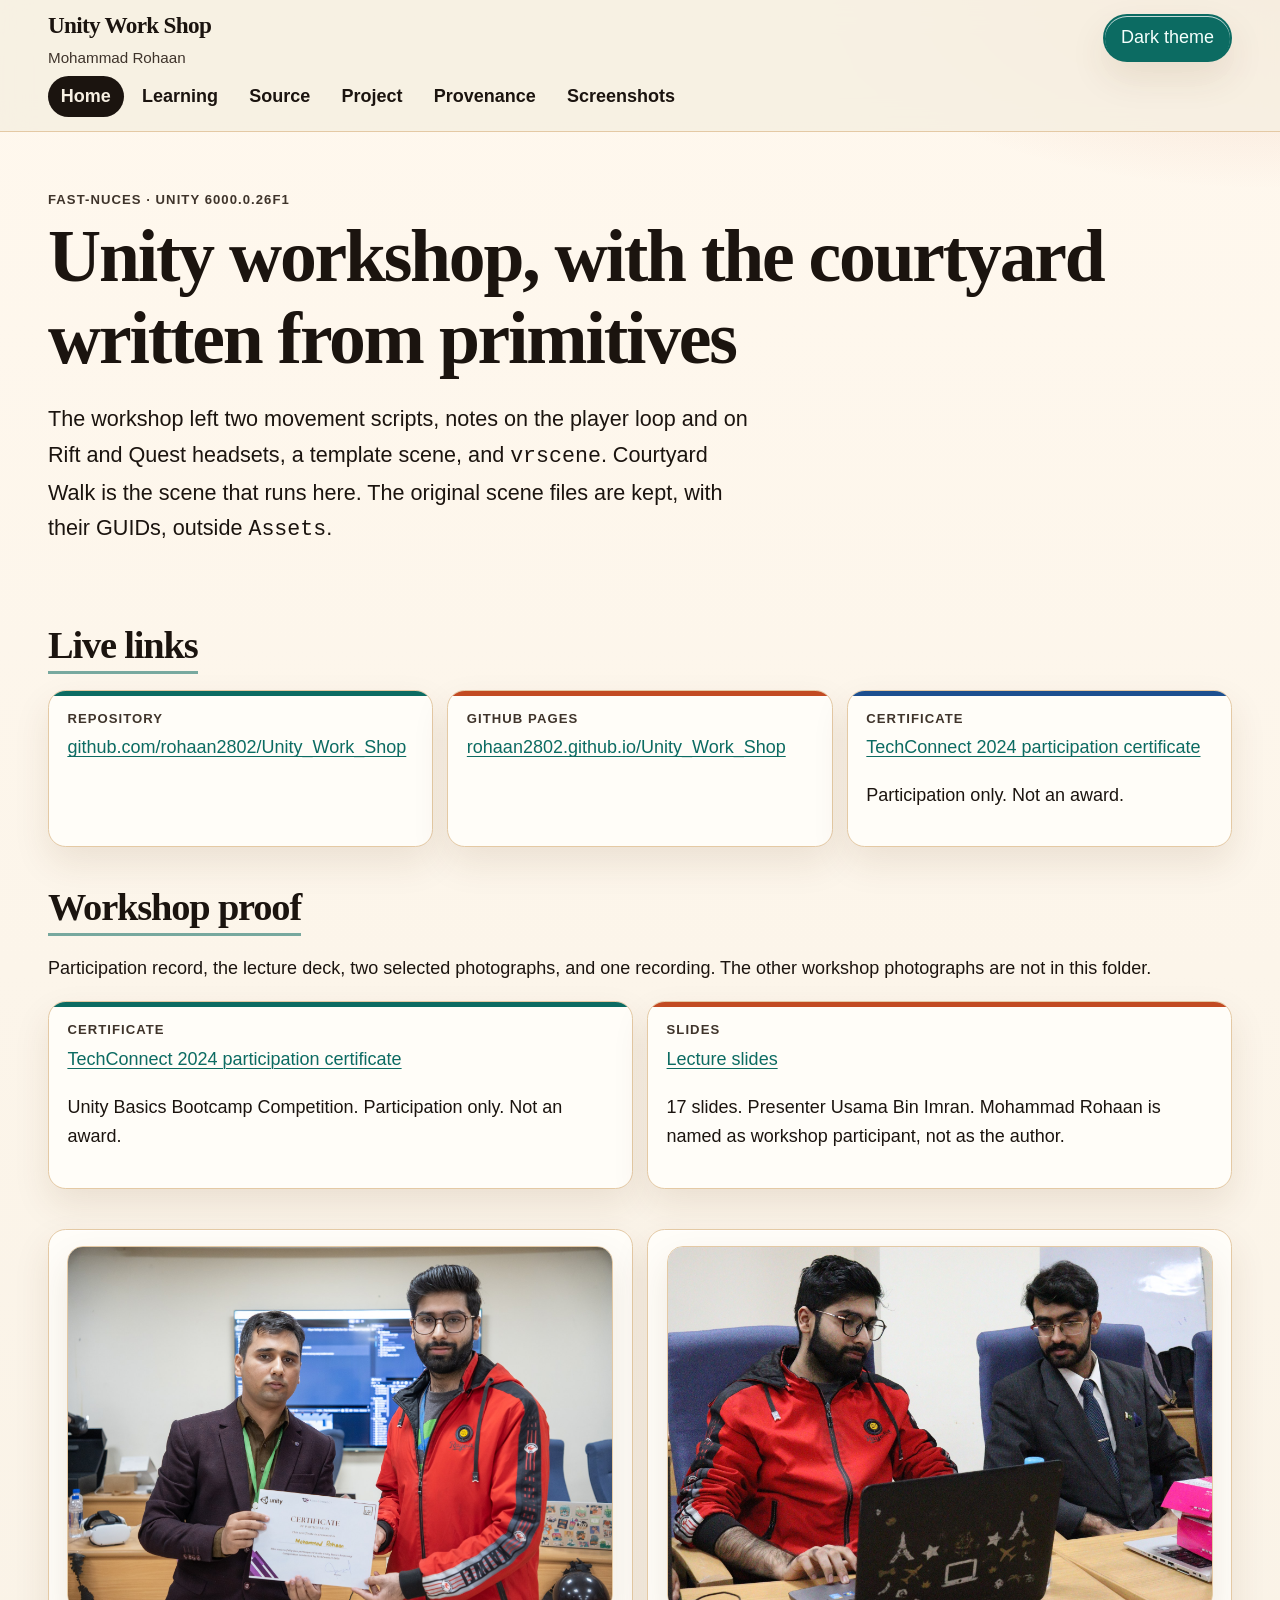
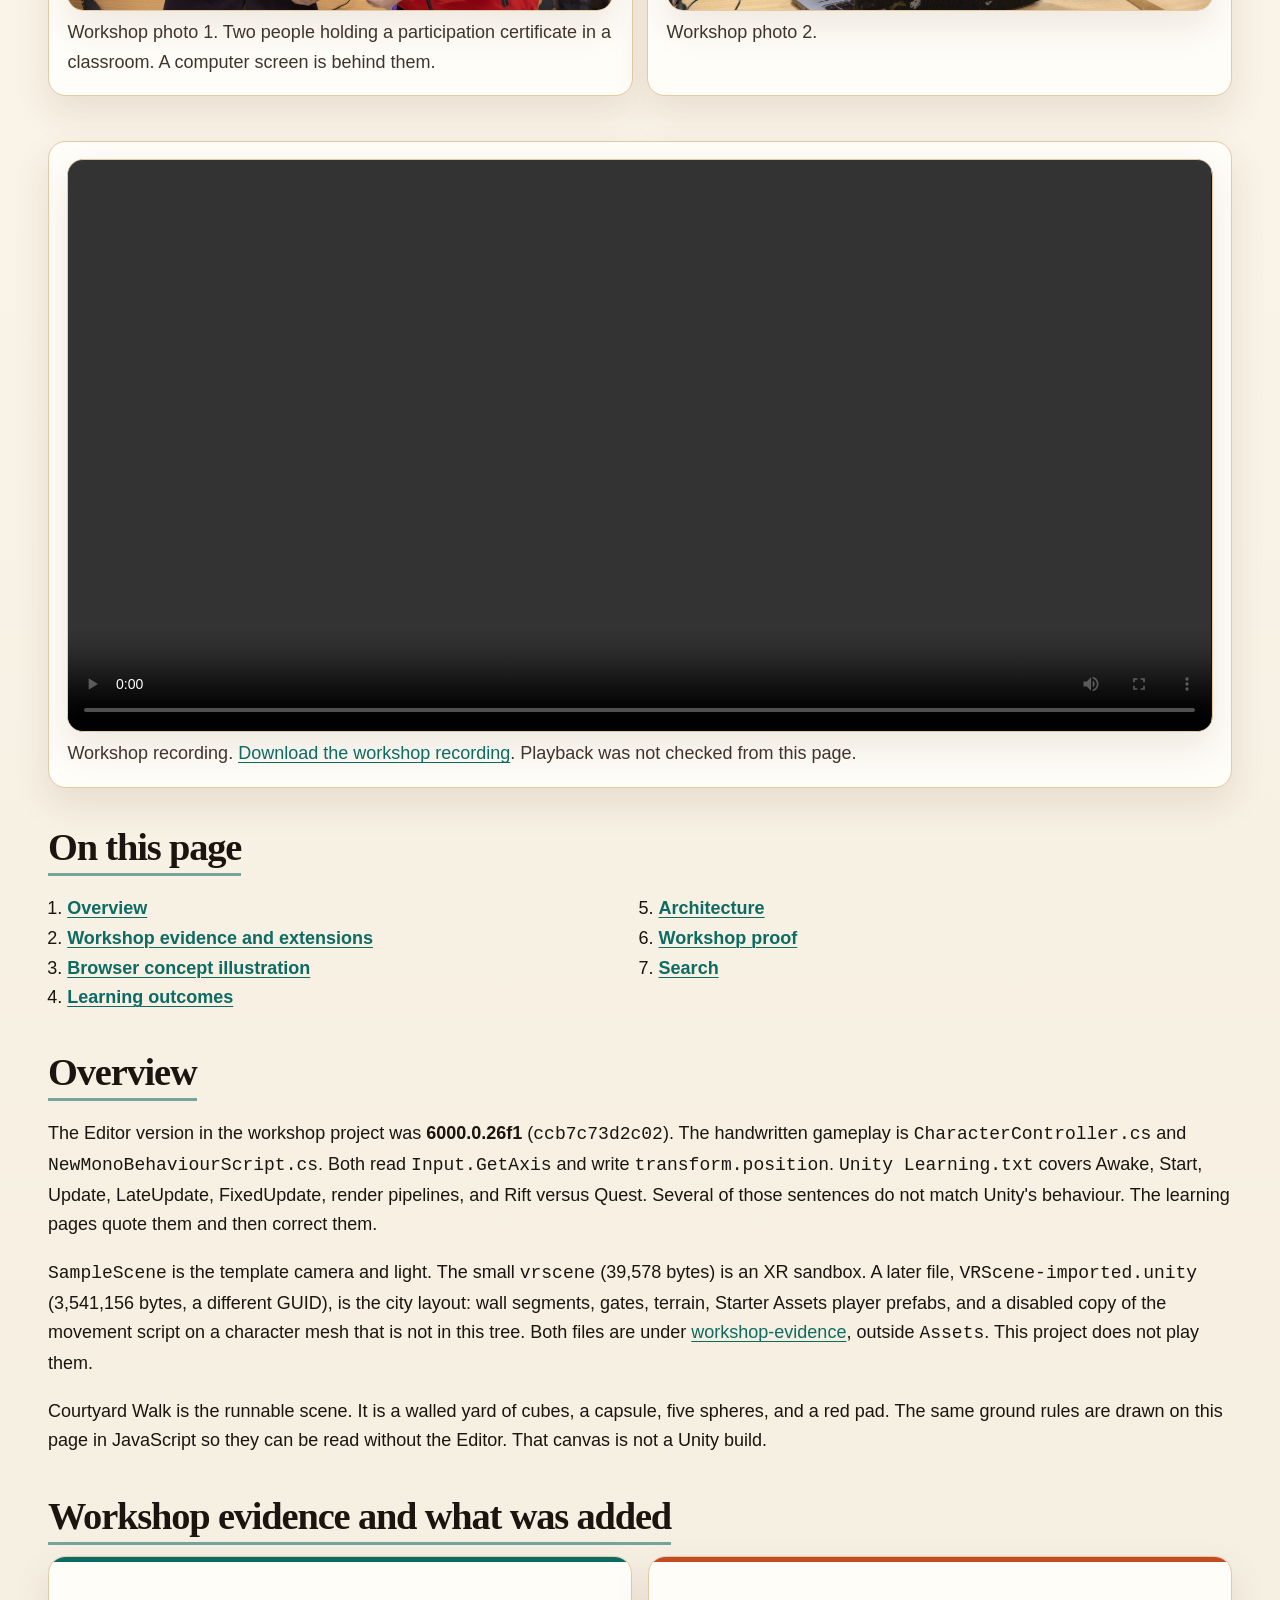
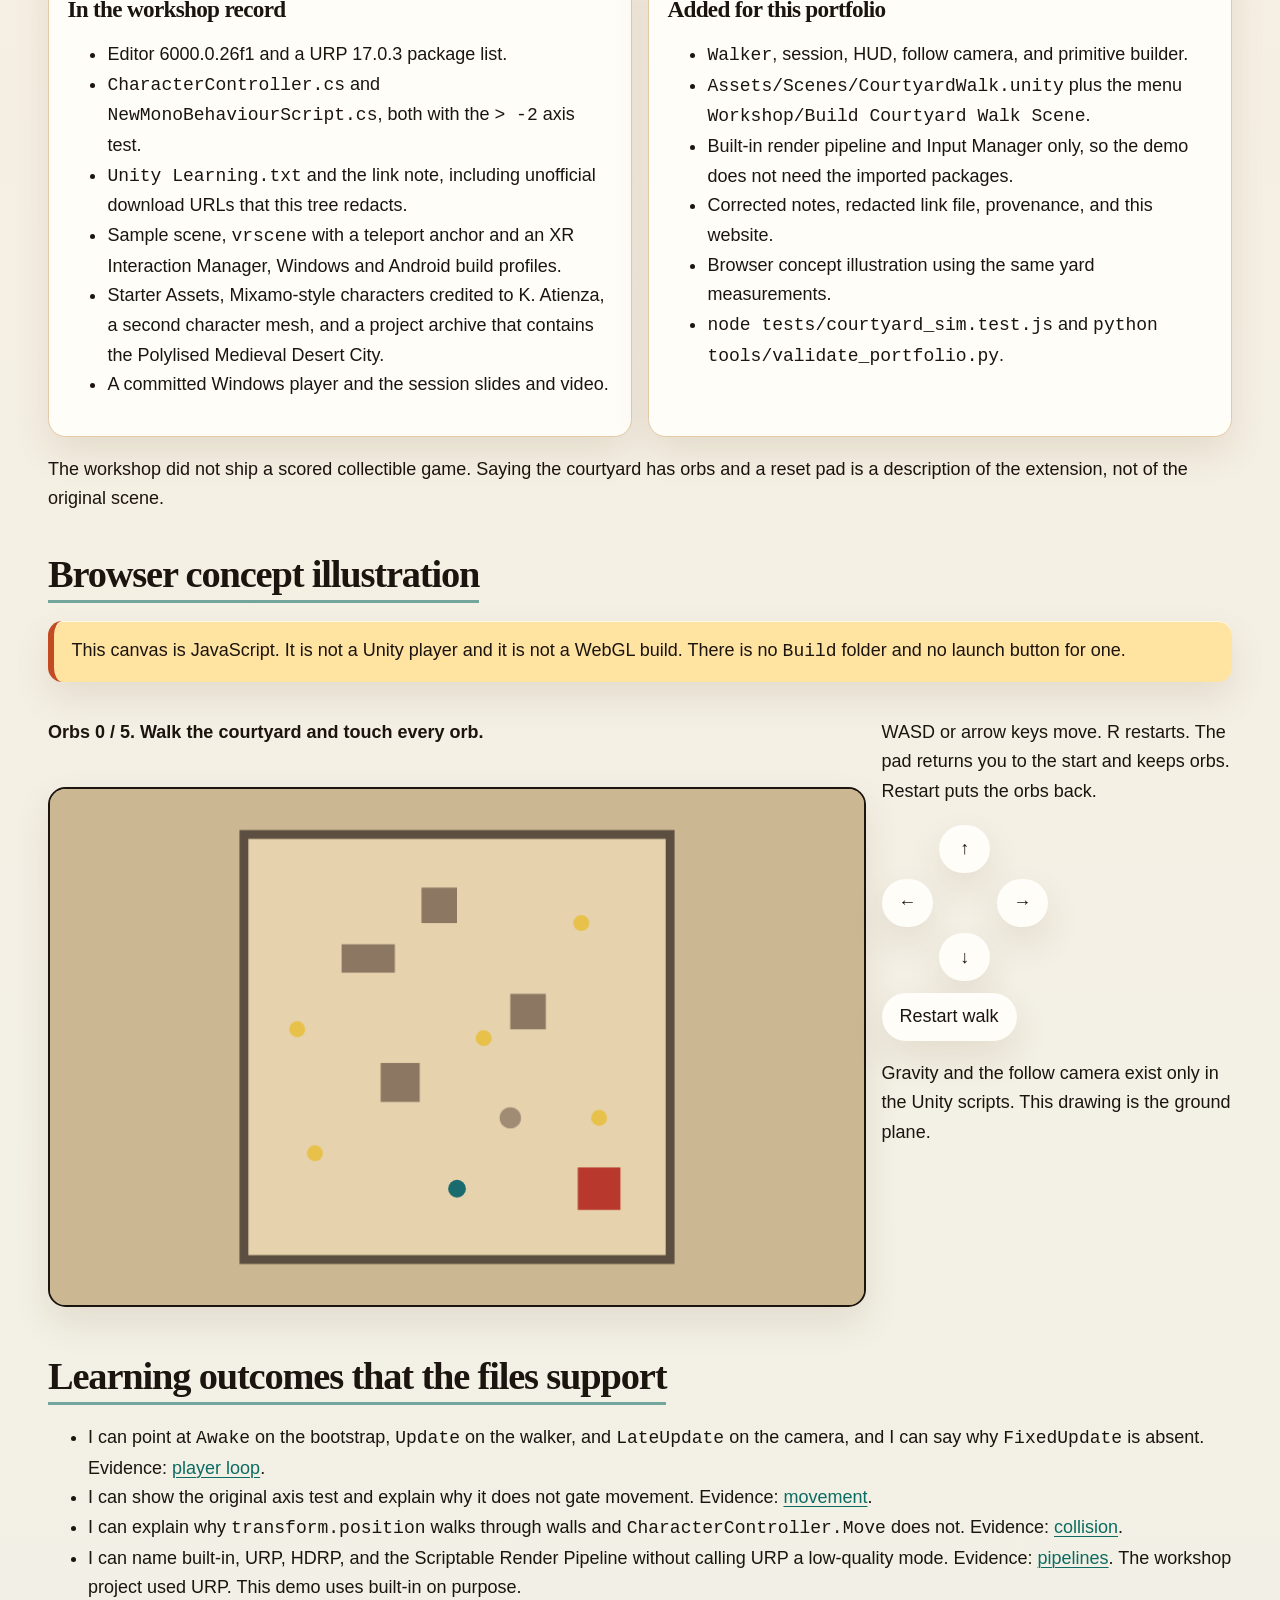
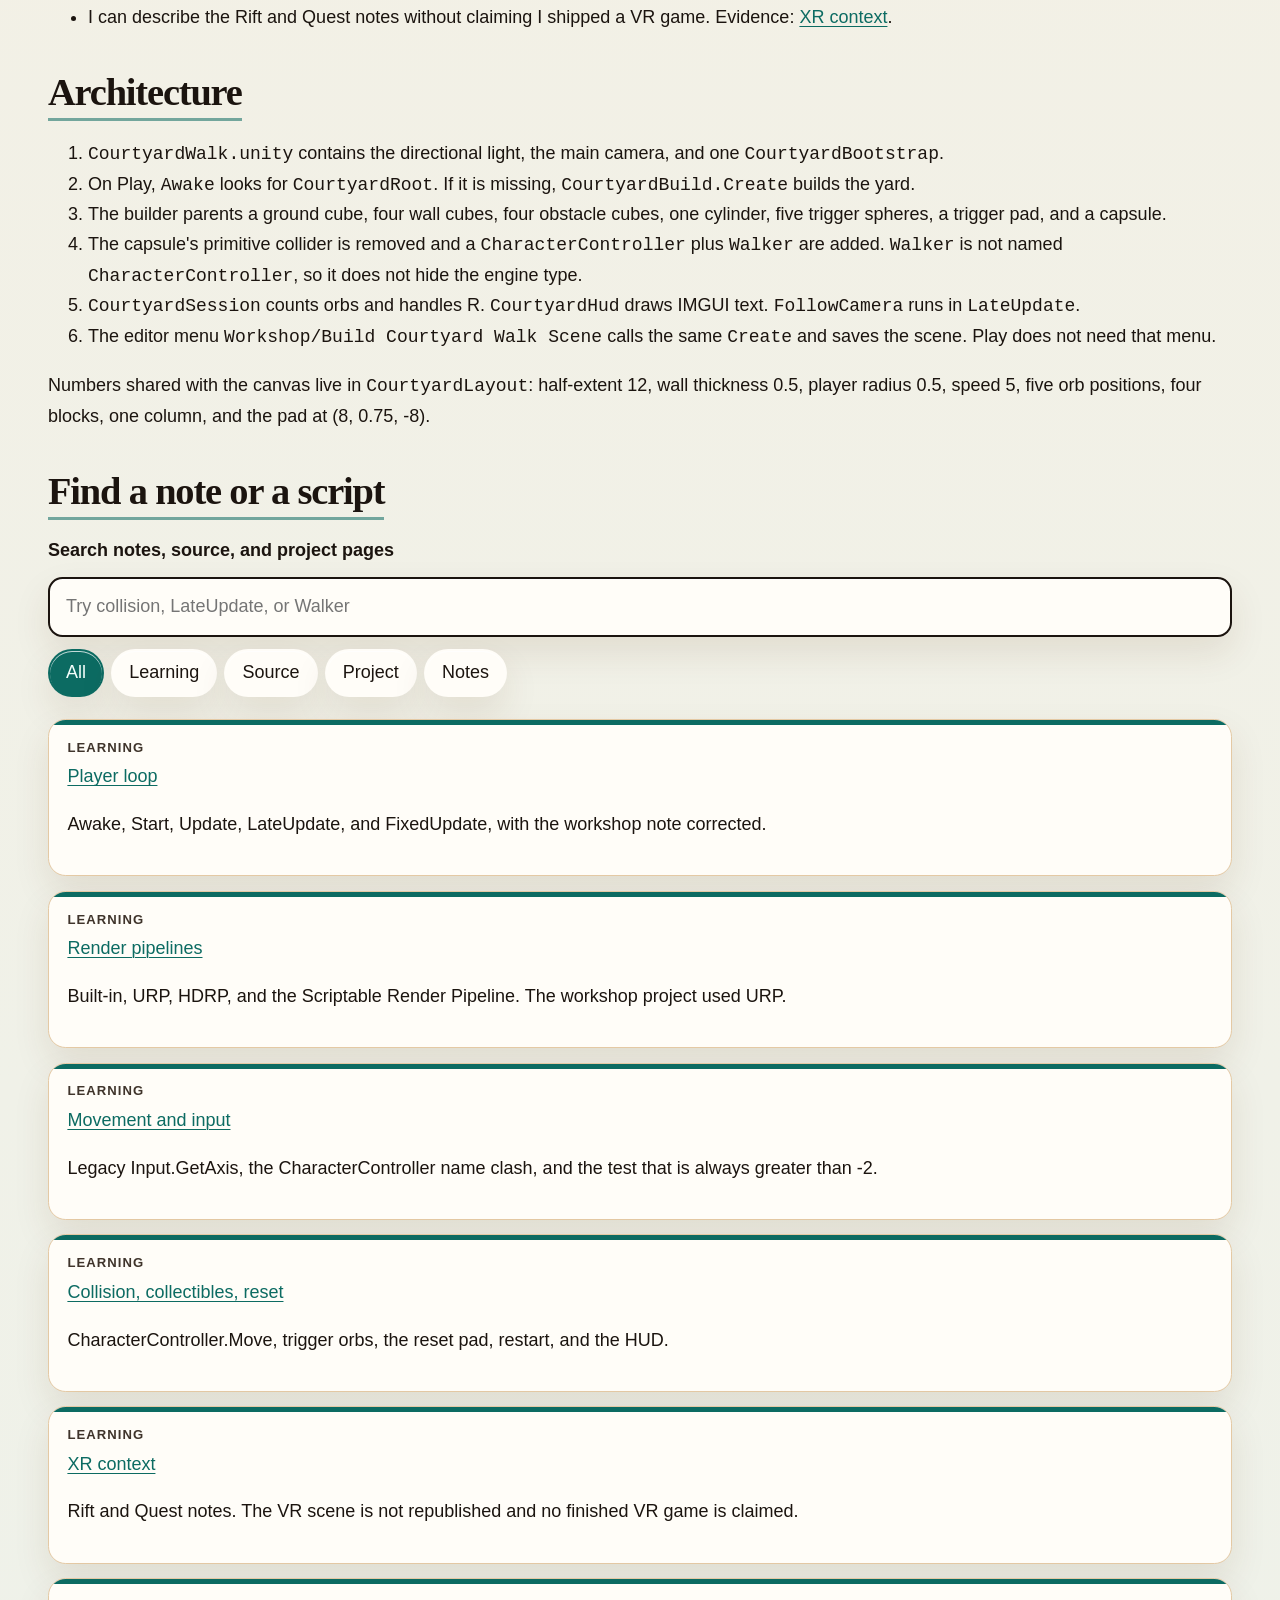
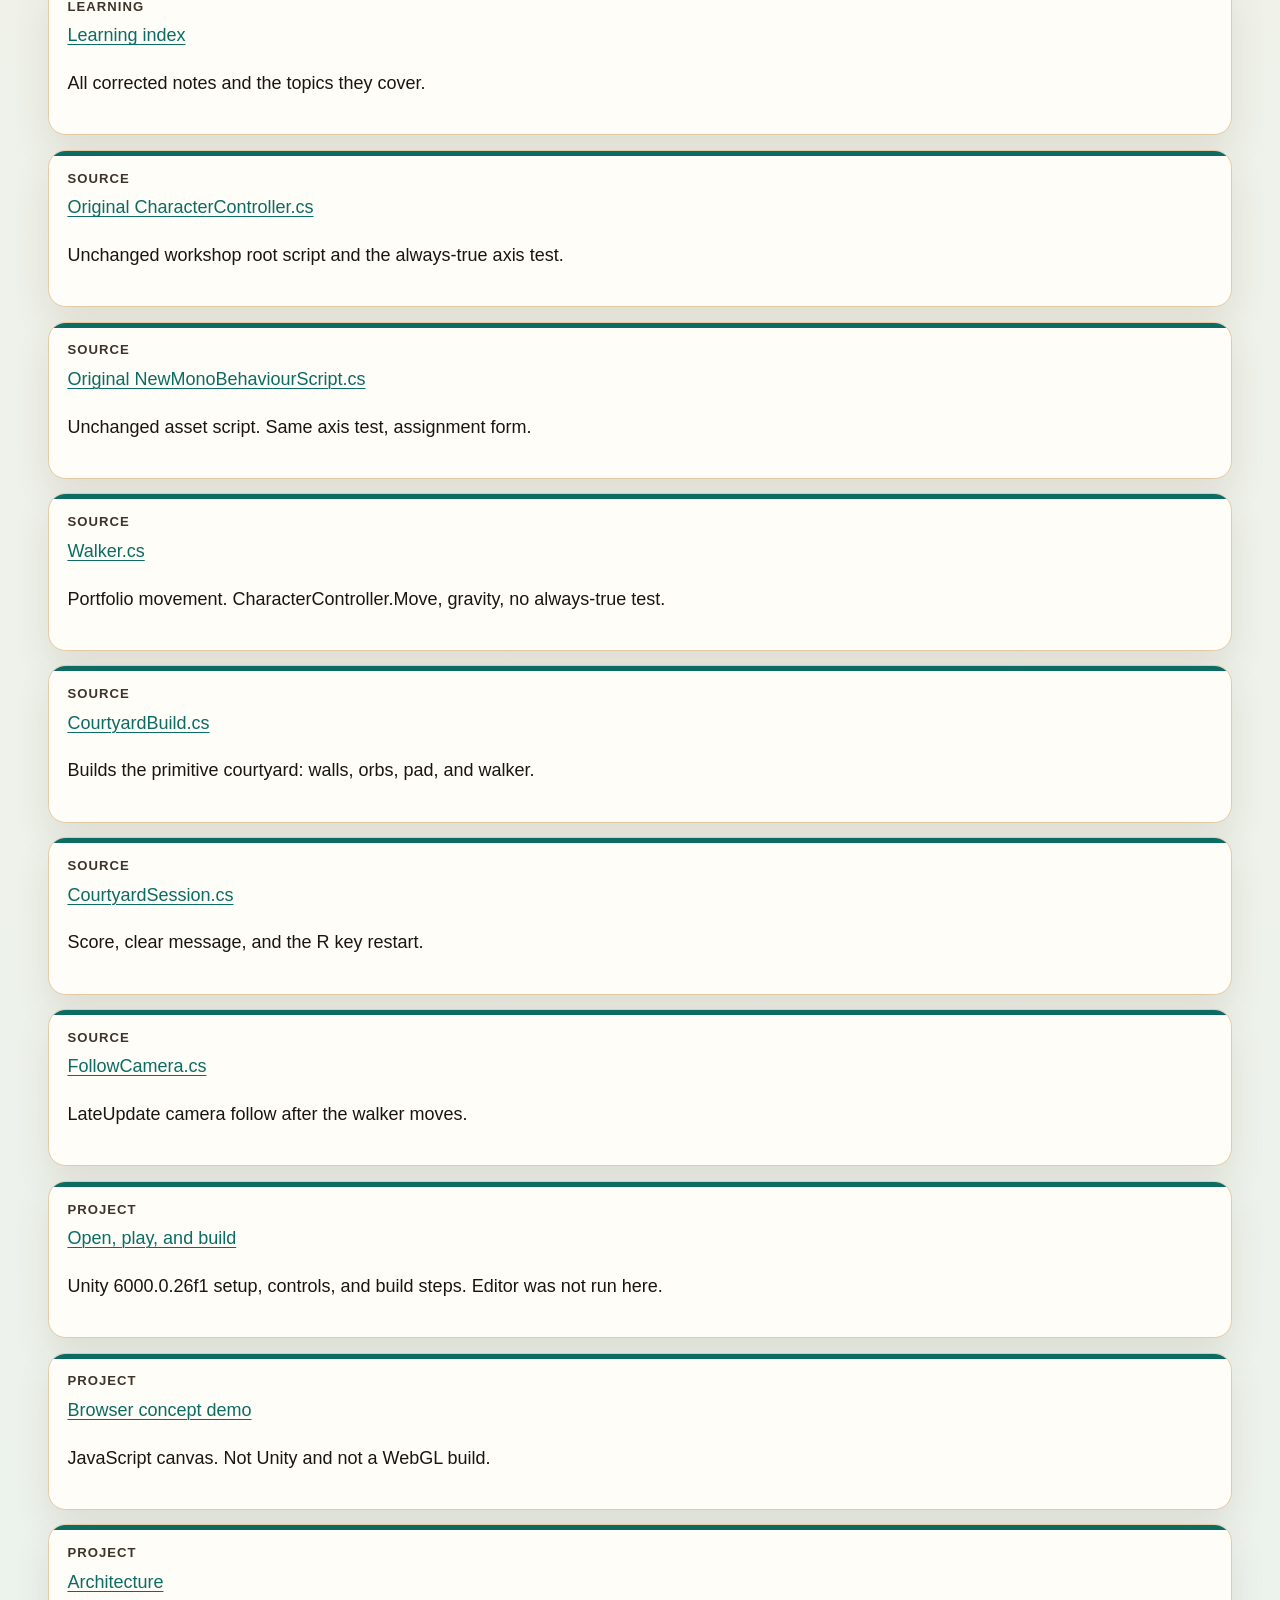
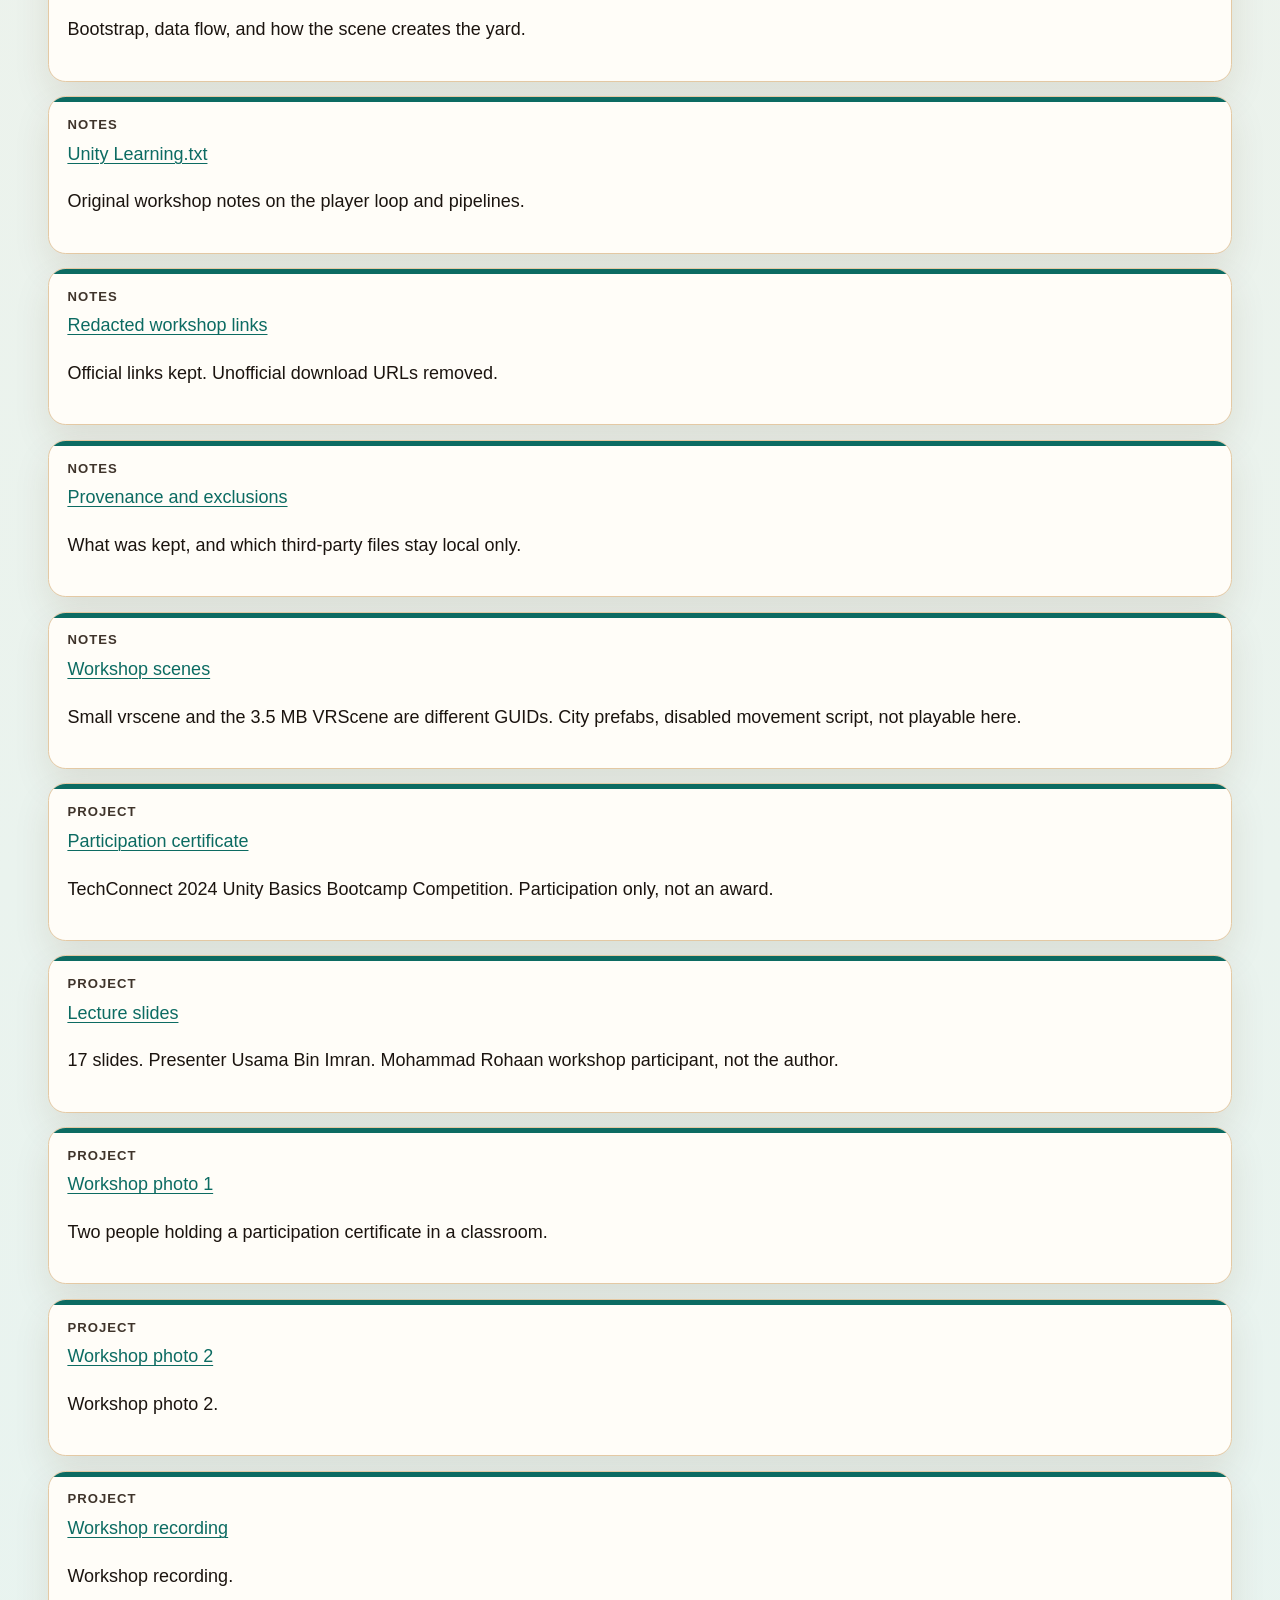
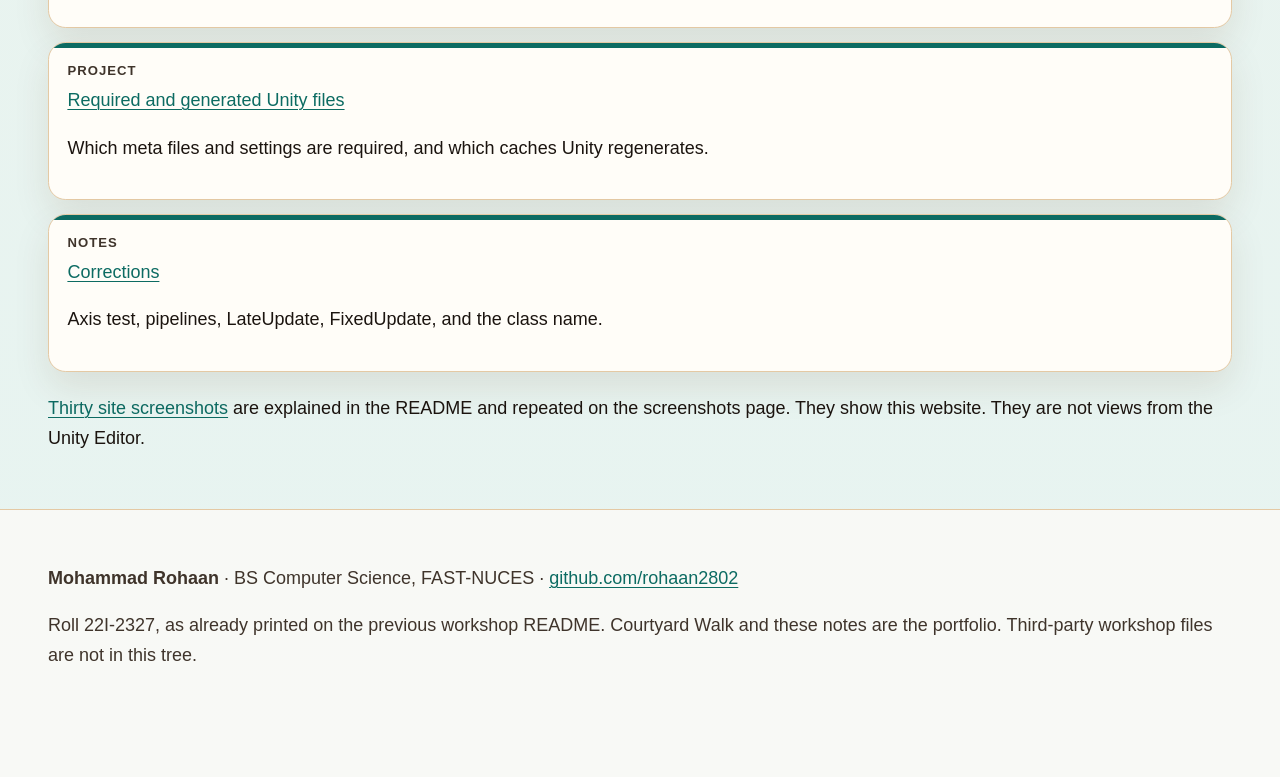
==== commit 6944c244: "chnage" ====
--- a/index.html
+++ b/index.html
@@ -39,21 +39,13 @@
   <p class="kicker">FAST-NUCES · Unity 6000.0.26f1</p>
   <h1>Unity workshop, with the courtyard written from primitives</h1>
   <p class="lede">The workshop left two movement scripts, notes on the player loop and on Rift and Quest headsets, a template scene, and <code>vrscene</code>. Courtyard Walk is the scene that runs here. The original scene files are kept, with their GUIDs, outside <code>Assets</code>.</p>
-  <p class="banner">The name <strong>Unity_Work_Shop</strong> and the Pages address below are the planned publication names. They are not live. Nothing in this folder was pushed while the tree was prepared.</p>
 </section>
 <section id="live-links">
   <h2>Live links</h2>
   <ul class="grid-links">
-    <li class="card"><span class="what">What</span><a href="https://github.com/rohaan2802/Unity_Work_Shop">Planned repository Unity_Work_Shop</a><p>Not live yet. Rename the existing repository instead of creating a second one.</p></li>
-    <li class="card"><span class="what">What</span><a href="https://rohaan2802.github.io/Unity_Work_Shop/">Planned GitHub Pages site</a><p>Not live yet. Pages would serve this same root, including <code>index.html</code>.</p></li>
-    <li class="card"><span class="what">What</span><a href="https://github.com/rohaan2802/Unity-WorkShop">Existing repository Unity-WorkShop</a><p>This is the repository that exists today, under the previous name. The planned name is not live yet.</p></li>
-    <li class="card"><span class="what">What</span><a href="Assets/Scenes/CourtyardWalk.unity">Courtyard Walk scene</a><p>Light, camera, and bootstrap. Press Play in Unity 6000.0.26f1. No player build is stored here.</p></li>
-    <li class="card"><span class="what">What</span><a href="notes/movement/CharacterController.cs">Original movement script</a><p>Unchanged workshop file. The axis test is the bug the new walker removes.</p></li>
-    <li class="card"><span class="what">What</span><a href="learning/player-loop.html">Corrected player-loop notes</a><p>Read beside the original <code>Unity Learning.txt</code>.</p></li>
-    <li class="card"><span class="what">What</span><a href="#concept-demo">Browser concept illustration</a><p>JavaScript on this page. Not Unity. Not WebGL.</p></li>
-    <li class="card"><span class="what">What</span><a href="workshop-evidence/README.md">Workshop scenes</a><p>Small <code>vrscene</code> and the 3.5 MB <code>VRScene</code> are different files. Neither is imported into the runnable project.</p></li>
-    <li class="card"><span class="what">What</span><a href="proof/techconnect-2024.pdf">Participation certificate</a><p>TechConnect 2024 Unity Basics Bootcamp Competition. Participation only. Not an award.</p></li>
-    <li class="card"><span class="what">What</span><a href="proof/lecture-slides.pptx">Lecture slides</a><p>17 slides. Presenter Usama Bin Imran. Mohammad Rohaan is credited as workshop participant, not as the author.</p></li>
+    <li class="card"><span class="what">Repository</span><a href="https://github.com/rohaan2802/Unity_Work_Shop">github.com/rohaan2802/Unity_Work_Shop</a></li>
+    <li class="card"><span class="what">GitHub Pages</span><a href="https://rohaan2802.github.io/Unity_Work_Shop/">rohaan2802.github.io/Unity_Work_Shop</a></li>
+    <li class="card"><span class="what">Certificate</span><a href="https://rohaan2802.github.io/Unity_Work_Shop/proof/techconnect-2024.pdf">TechConnect 2024 participation certificate</a><p>Participation only. Not an award.</p></li>
   </ul>
 </section>
 <section id="proof">
@@ -187,7 +179,7 @@
 <footer class="site-footer" id="colophon">
   <div class="wrap">
     <p><strong>Mohammad Rohaan</strong> · BS Computer Science, FAST-NUCES · <a href="https://github.com/rohaan2802">github.com/rohaan2802</a></p>
-    <p>Roll 22I-2327, as already printed on the previous workshop README. Courtyard Walk and these notes are the portfolio. Third-party workshop files are not in this tree. The planned Pages site is not live yet.</p>
+    <p>Roll 22I-2327, as already printed on the previous workshop README. Courtyard Walk and these notes are the portfolio. Third-party workshop files are not in this tree.</p>
   </div>
 </footer>
 <a class="back-top" id="back-to-top" href="#content" aria-label="Back to top" aria-hidden="true" tabindex="-1">Top</a>
--- a/css/site.css
+++ b/css/site.css
@@ -74,7 +74,12 @@
     var(--bg);
 }
 
-img, svg, canvas { max-width: 100%; }
+img, svg {
+  max-width: 100%;
+  height: auto;
+}
+
+canvas { max-width: 100%; }
 
 a {
   color: var(--accent);
@@ -427,16 +432,26 @@
 
 .back-top.is-visible { display: inline-flex; }
 
-.figure { margin: 1.1rem 0 1.7rem; }
-
-.figure img {
+.figure,
+.shot { margin: 1.1rem 0 1.7rem; }
+
+.figure img,
+.shot img,
+.shot video {
   border: 1px solid var(--line);
   border-radius: 1rem;
   display: block;
-  box-shadow: var(--shadow);
-}
-
-.figure figcaption { color: var(--muted); margin-top: 0.45rem; }
+  width: auto;
+  max-width: 100%;
+  height: auto;
+  max-height: min(70vh, 52rem);
+  object-fit: contain;
+  object-position: center;
+  box-shadow: var(--shadow);
+}
+
+.figure figcaption,
+.shot figcaption { color: var(--muted); margin-top: 0.45rem; }
 
 .tree { white-space: pre-wrap; overflow-wrap: anywhere; }
 
@@ -452,7 +467,9 @@
 
 #proof video {
   width: 100%;
-  max-height: 70vh;
+  height: auto;
+  max-height: min(70vh, 52rem);
+  object-fit: contain;
   background: #111;
   border-radius: 1rem;
 }
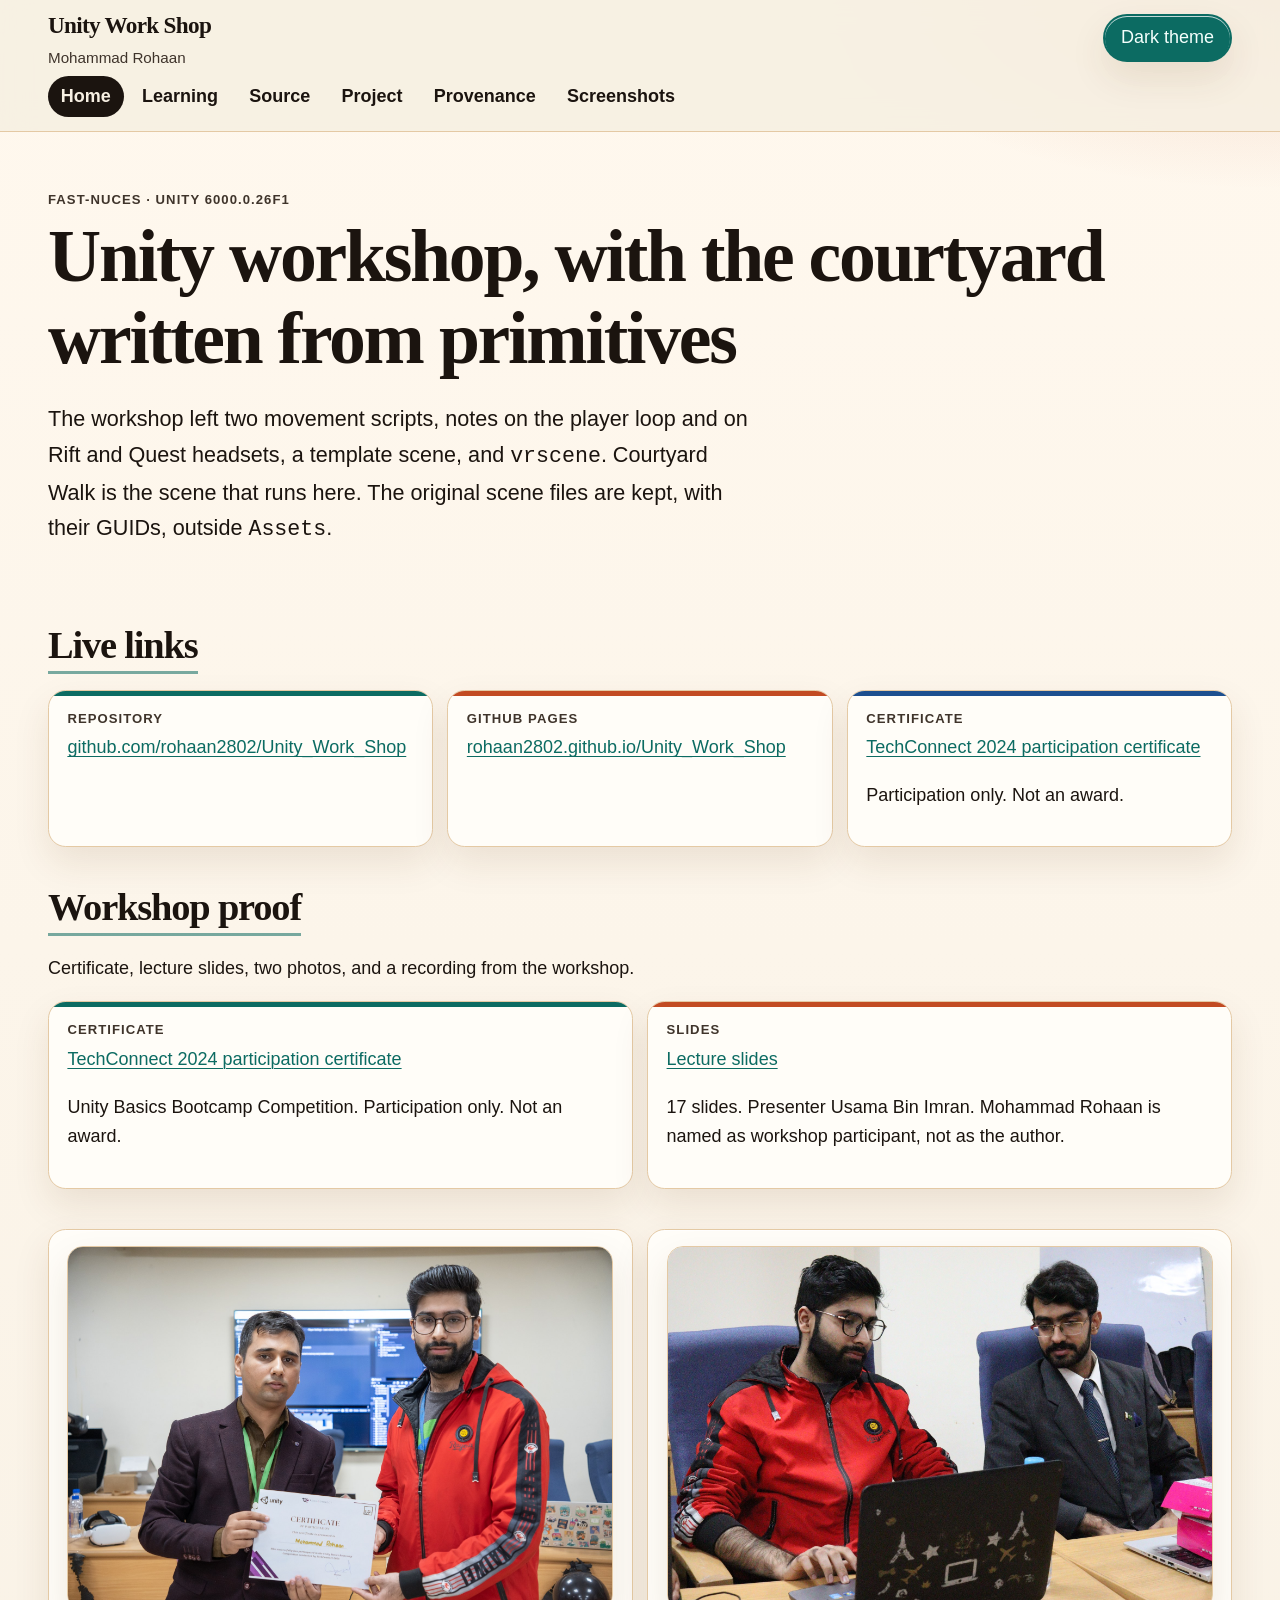
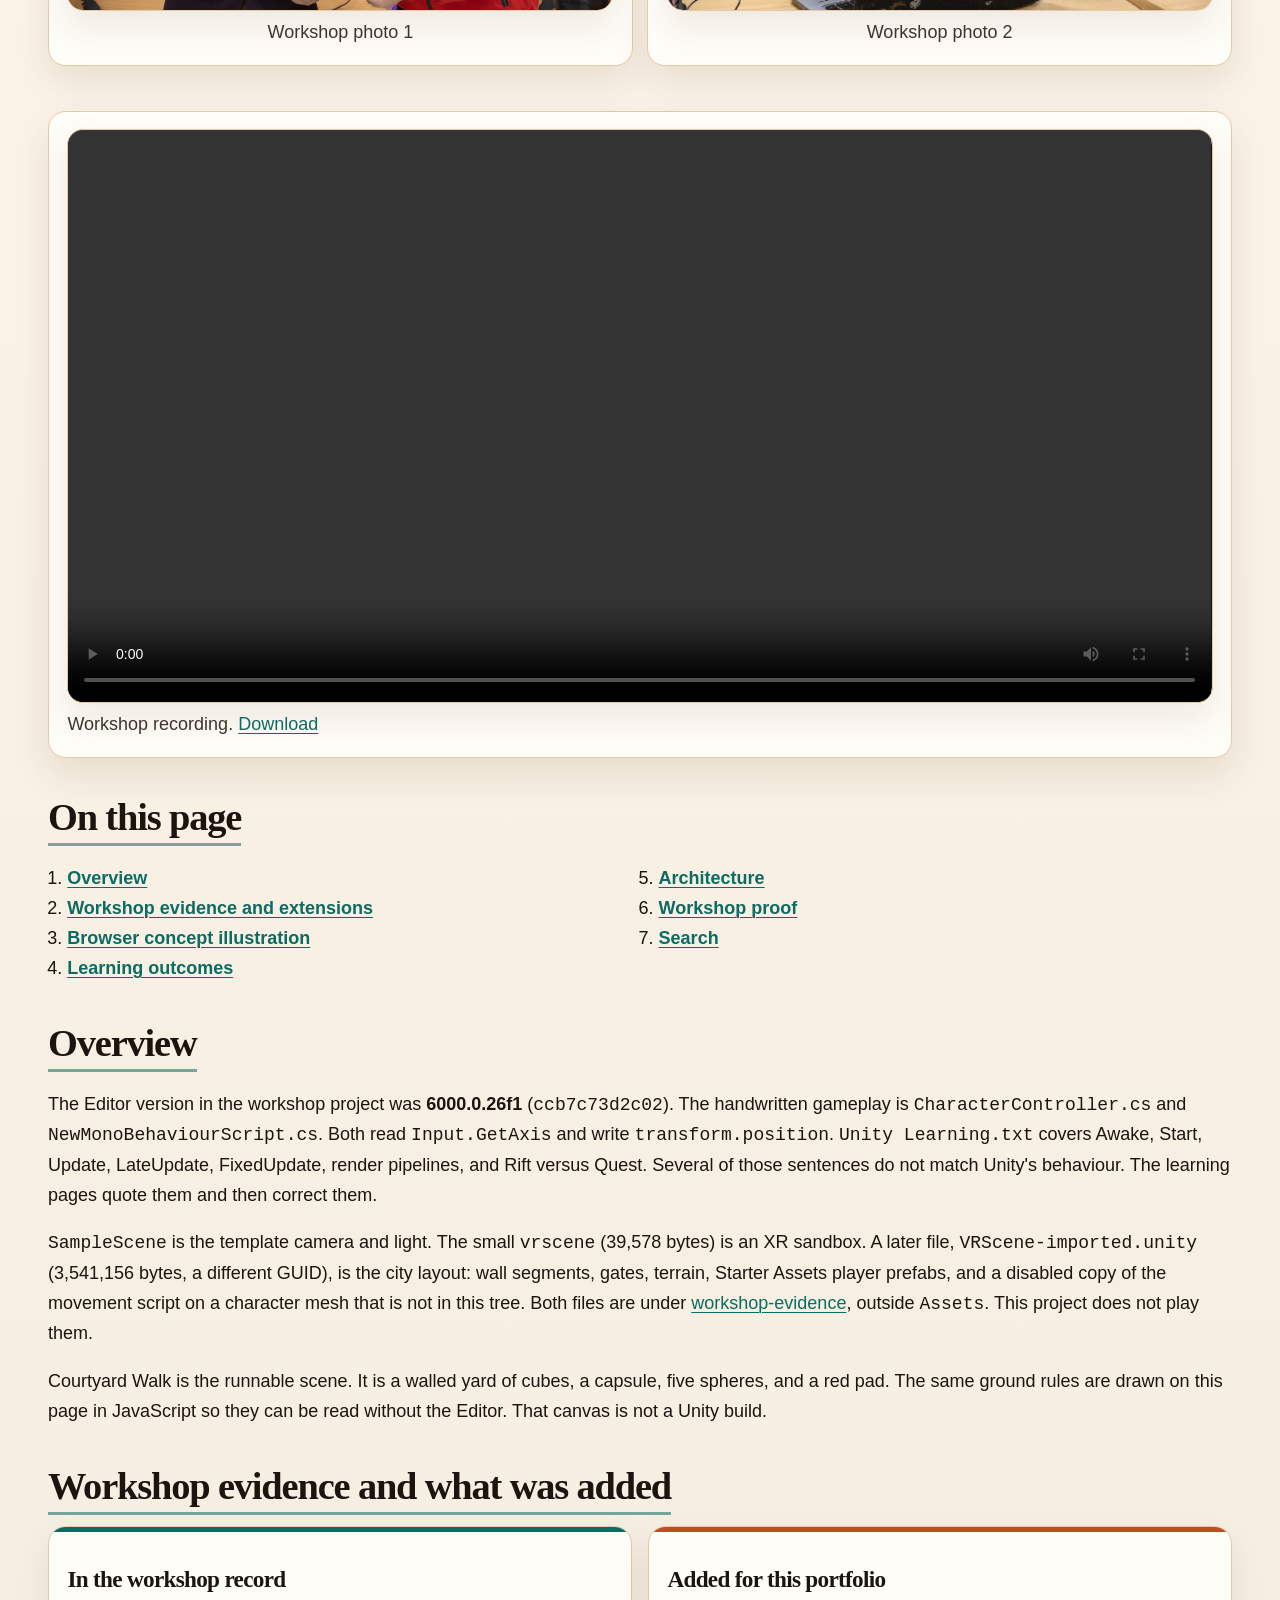
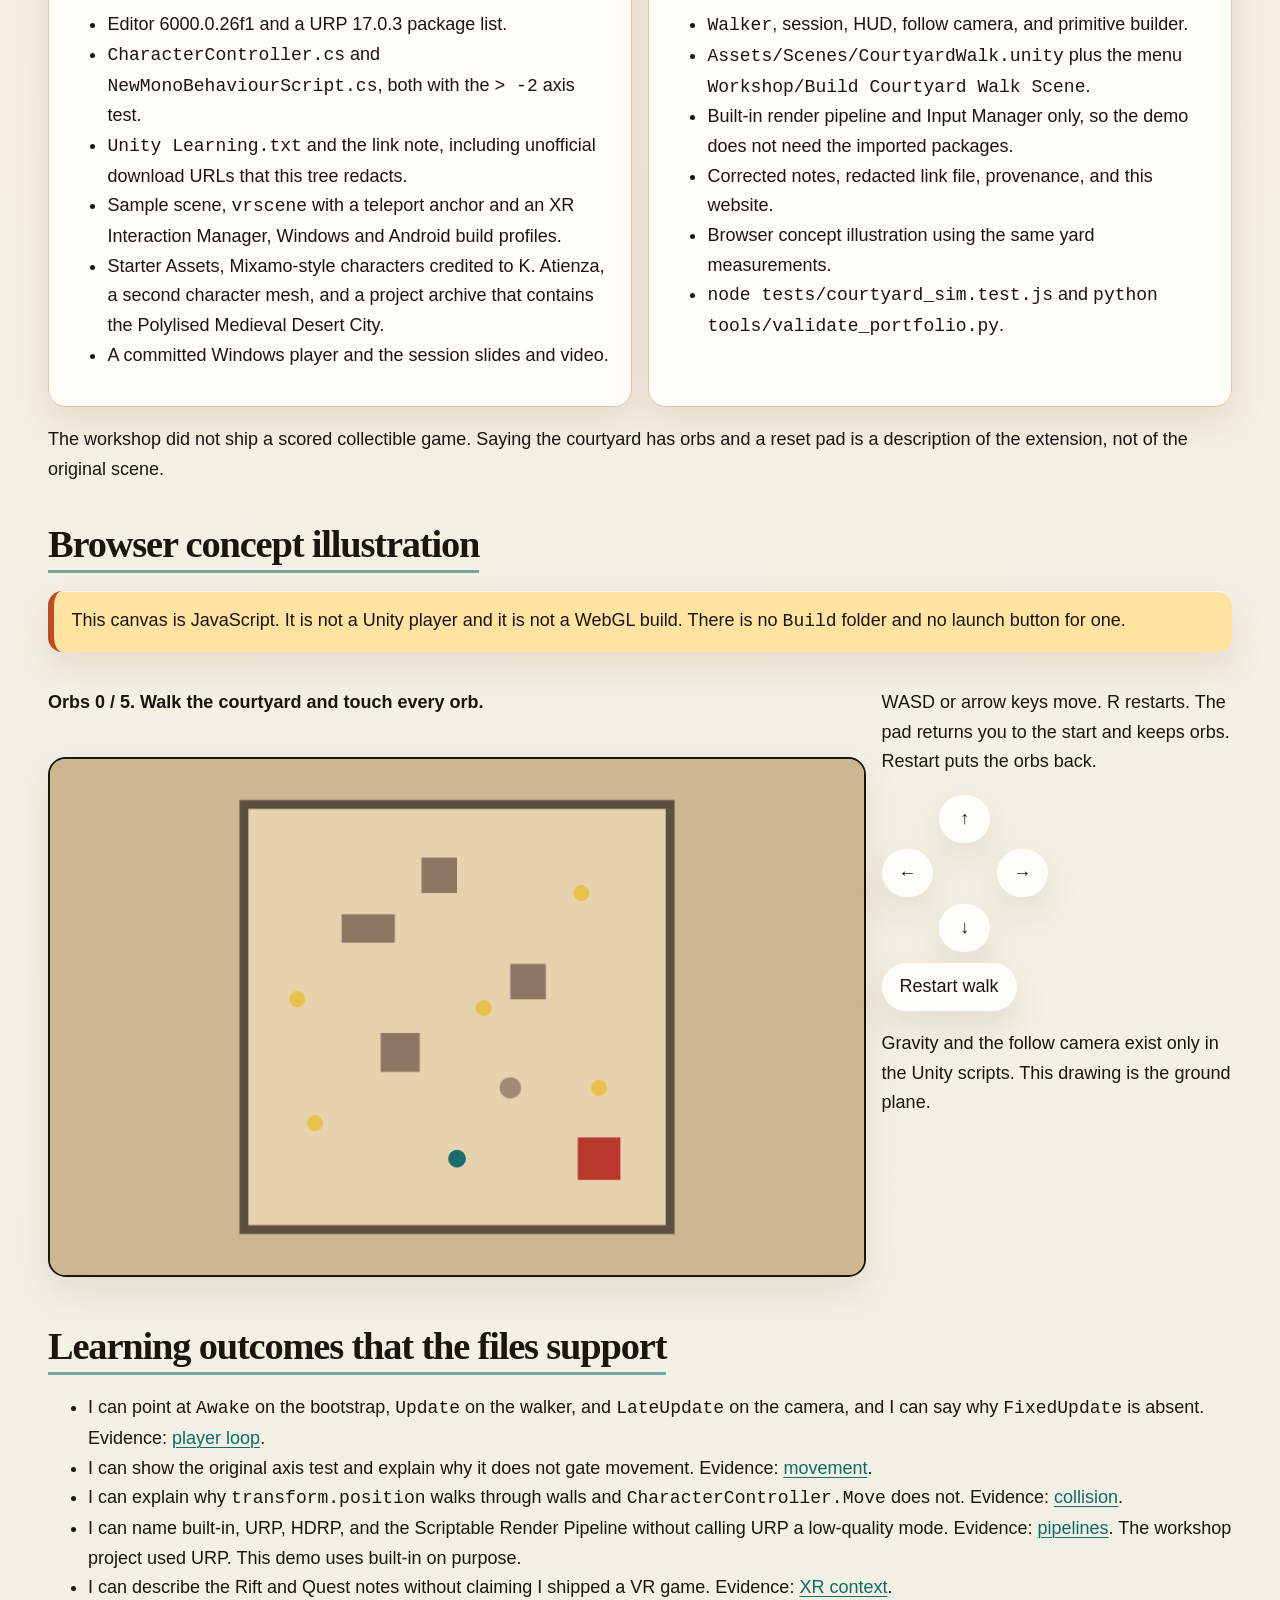
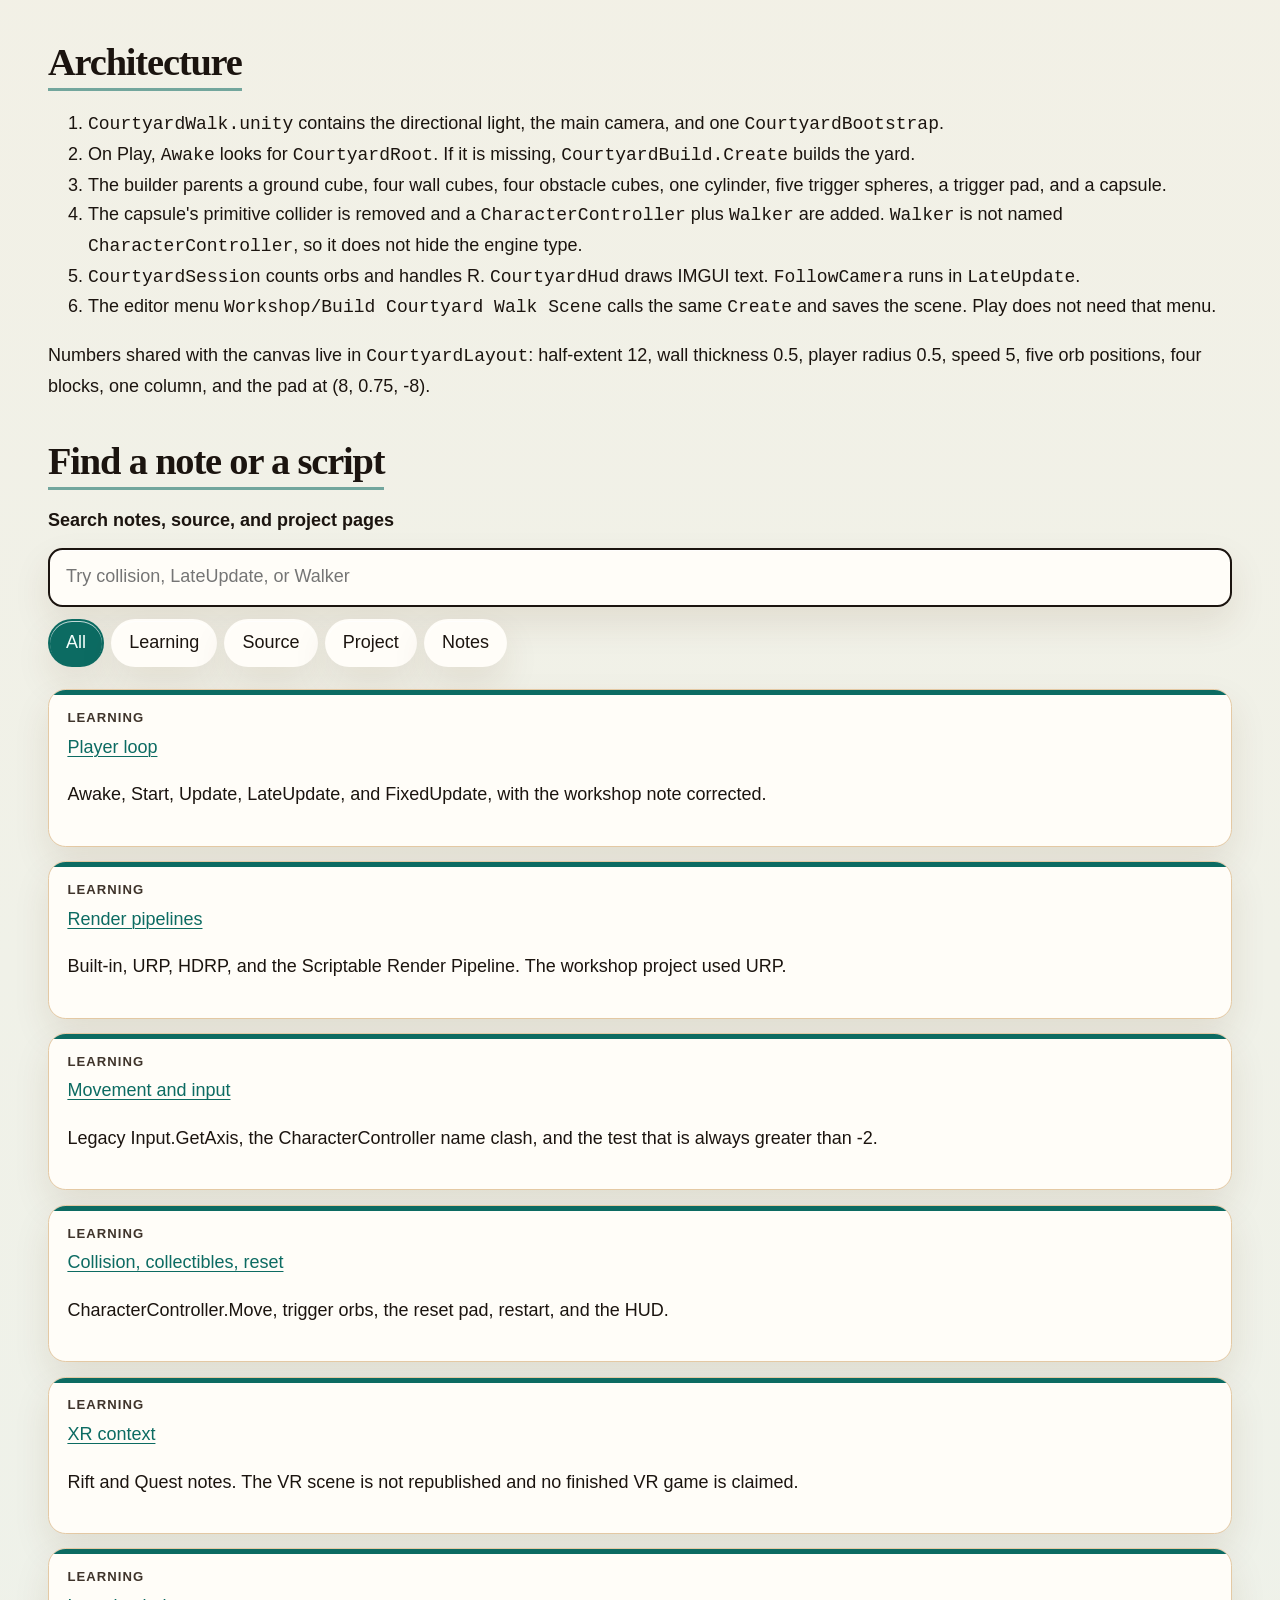
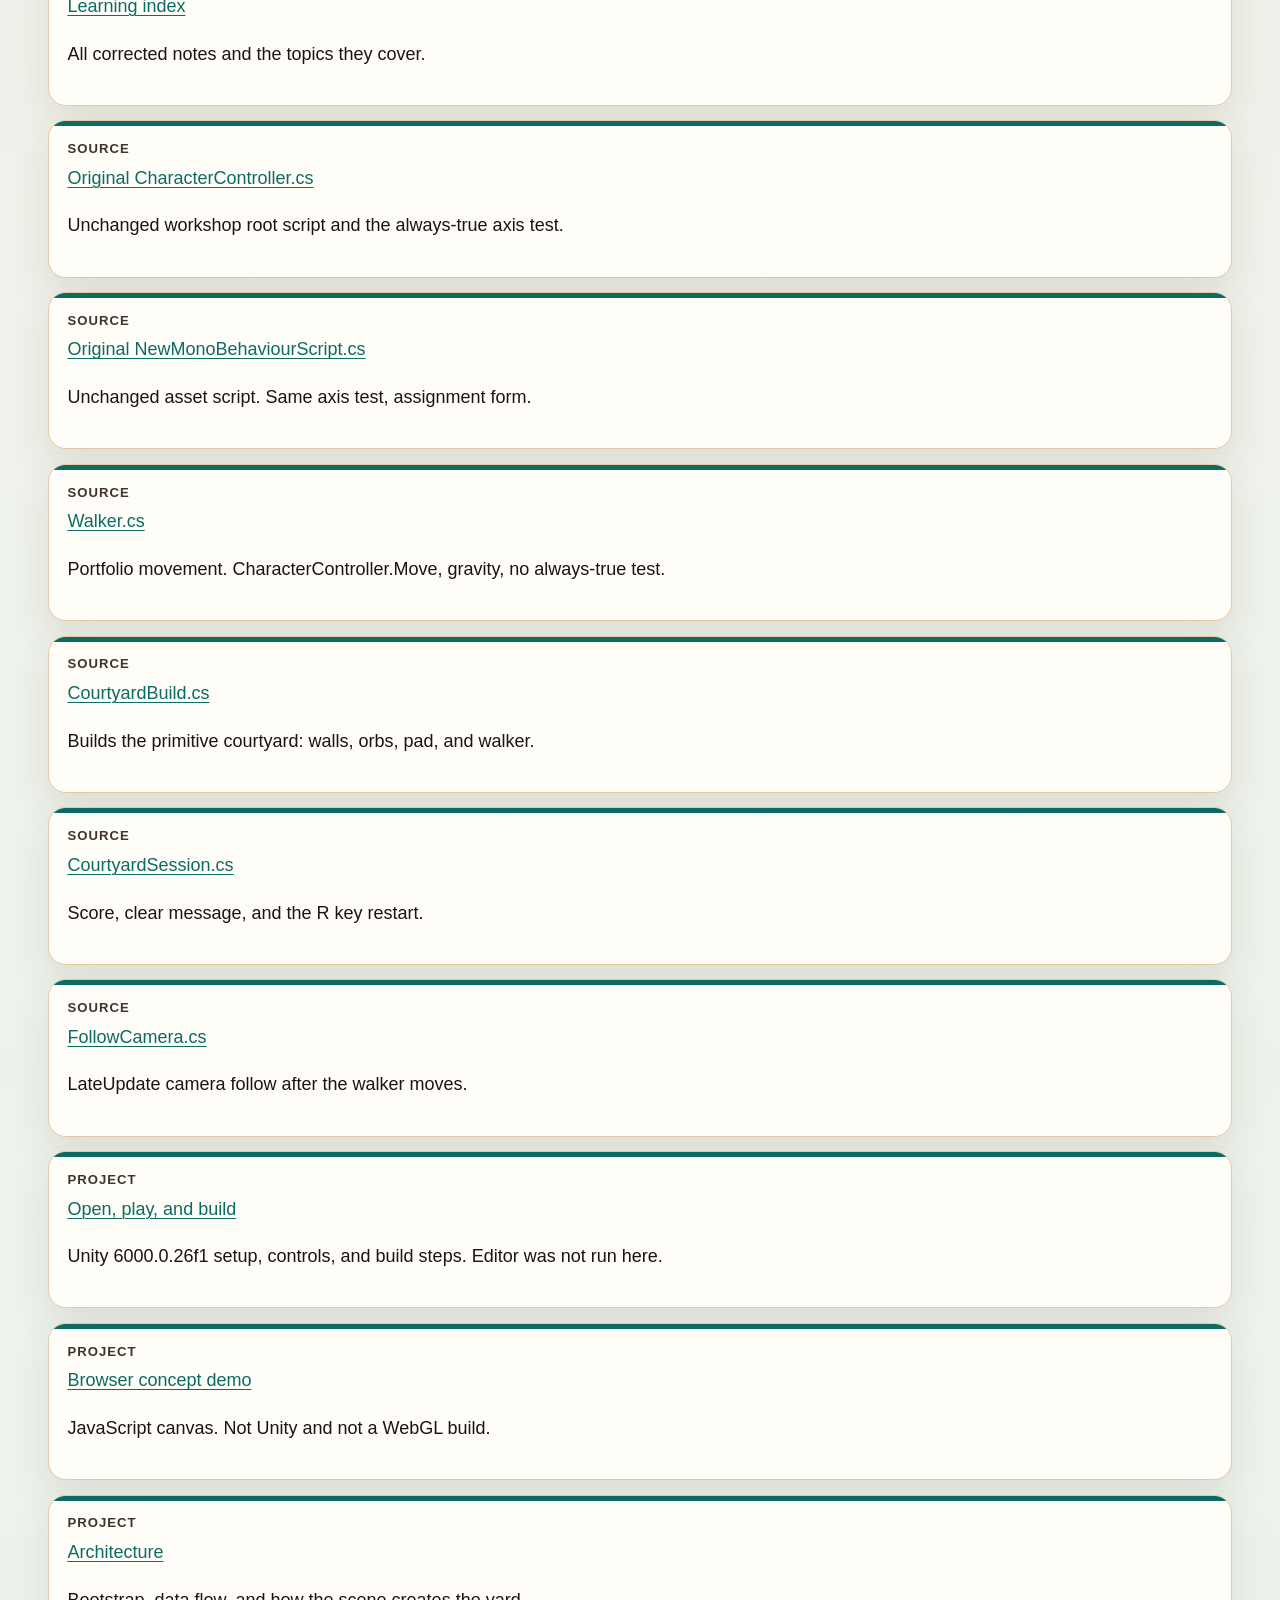
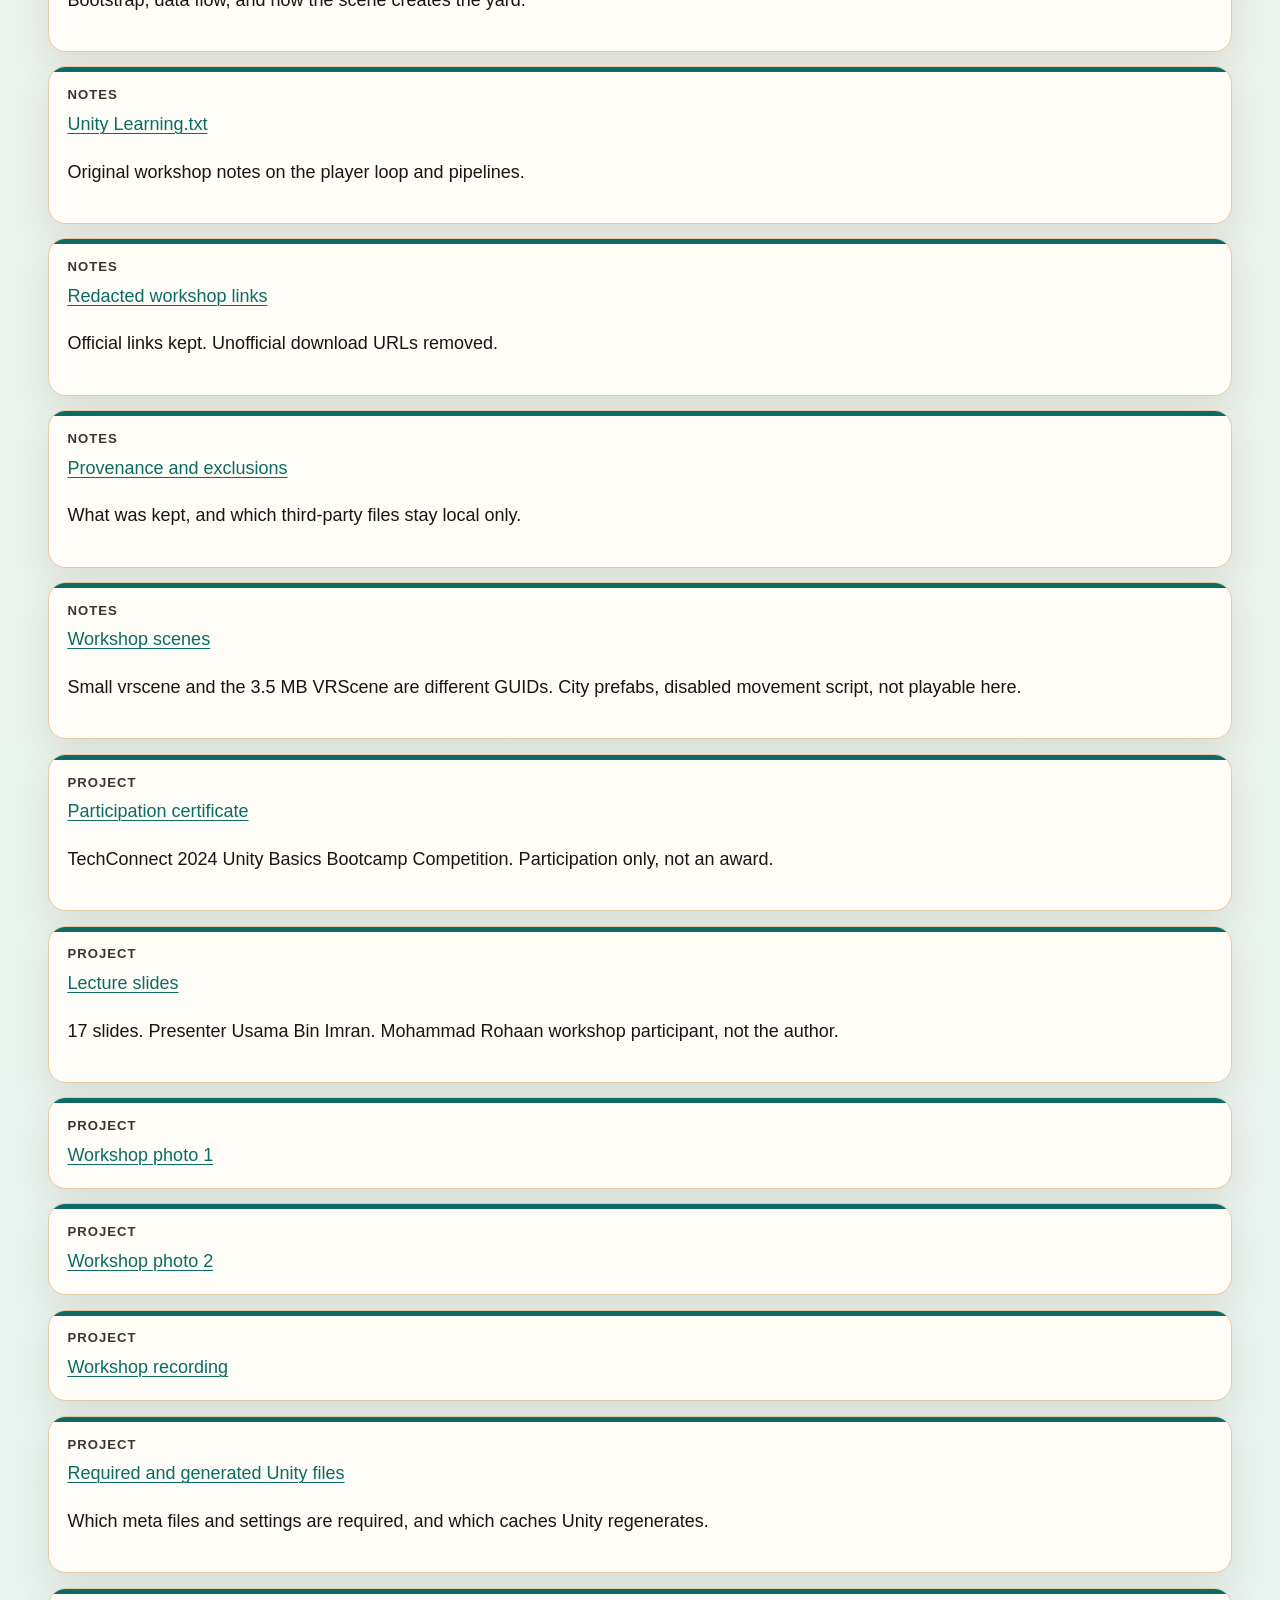
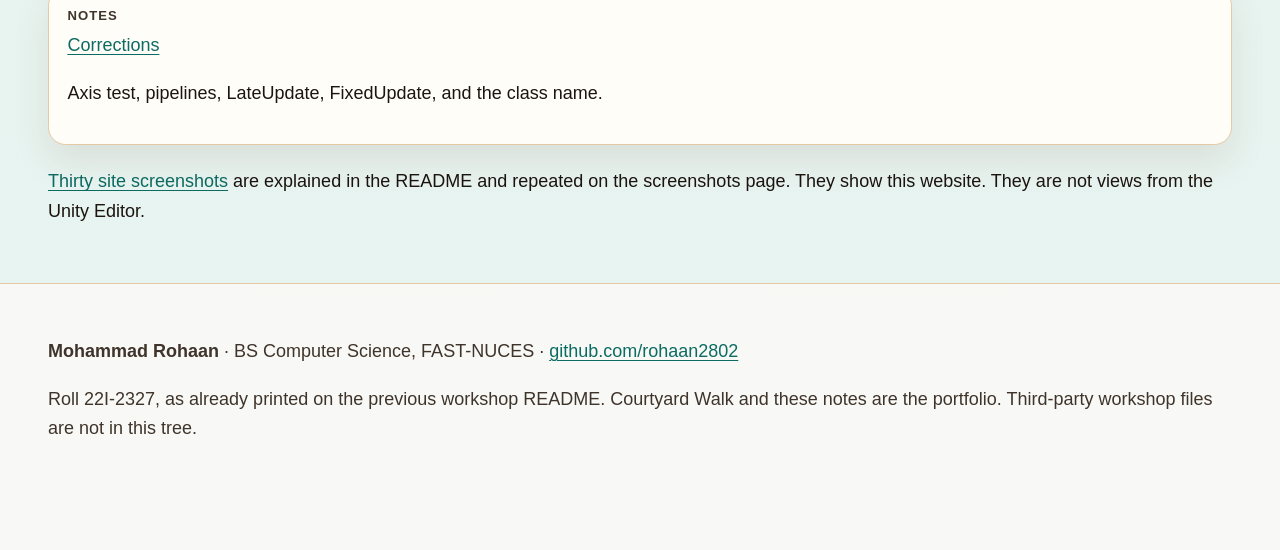
==== commit 5751c5d1: "." ====
--- a/index.html
+++ b/index.html
@@ -50,19 +50,19 @@
 </section>
 <section id="proof">
   <h2>Workshop proof</h2>
-  <p>Participation record, the lecture deck, two selected photographs, and one recording. The other workshop photographs are not in this folder.</p>
+  <p>Certificate, lecture slides, two photos, and a recording from the workshop.</p>
   <ul class="grid-links">
     <li class="card"><span class="what">Certificate</span><a href="proof/techconnect-2024.pdf">TechConnect 2024 participation certificate</a><p>Unity Basics Bootcamp Competition. Participation only. Not an award.</p></li>
     <li class="card"><span class="what">Slides</span><a href="proof/lecture-slides.pptx">Lecture slides</a><p>17 slides. Presenter Usama Bin Imran. Mohammad Rohaan is named as workshop participant, not as the author.</p></li>
   </ul>
   <div class="proof-grid">
     <figure class="shot">
-      <img src="proof/photos/workshop-dsc07283.jpg" width="2000" height="1333" alt="Two people holding a workshop participation certificate in a classroom. A computer screen is behind them.">
-      <figcaption>Workshop photo 1. Two people holding a participation certificate in a classroom. A computer screen is behind them.</figcaption>
+      <img src="proof/photos/workshop-dsc07283.jpg" width="2000" height="1333" alt="Workshop photo 1">
+      <figcaption>Workshop photo 1</figcaption>
     </figure>
     <figure class="shot">
       <img src="proof/photos/workshop-img5587.jpg" width="2000" height="1333" alt="Workshop photo 2">
-      <figcaption>Workshop photo 2.</figcaption>
+      <figcaption>Workshop photo 2</figcaption>
     </figure>
   </div>
   <figure class="shot">
@@ -70,7 +70,7 @@
       <source src="proof/video/unity-workshop.mp4" type="video/mp4">
       <a href="proof/video/unity-workshop.mp4">Workshop recording</a>
     </video>
-    <figcaption>Workshop recording. <a href="proof/video/unity-workshop.mp4" download>Download the workshop recording</a>. Playback was not checked from this page.</figcaption>
+    <figcaption>Workshop recording. <a href="proof/video/unity-workshop.mp4" download>Download</a></figcaption>
   </figure>
 </section>
 <nav class="toc" id="contents" aria-label="On this page">
--- a/css/site.css
+++ b/css/site.css
@@ -453,6 +453,8 @@
 .figure figcaption,
 .shot figcaption { color: var(--muted); margin-top: 0.45rem; }
 
+.proof-grid .shot figcaption { text-align: center; }
+
 .tree { white-space: pre-wrap; overflow-wrap: anywhere; }
 
 .proof-grid {
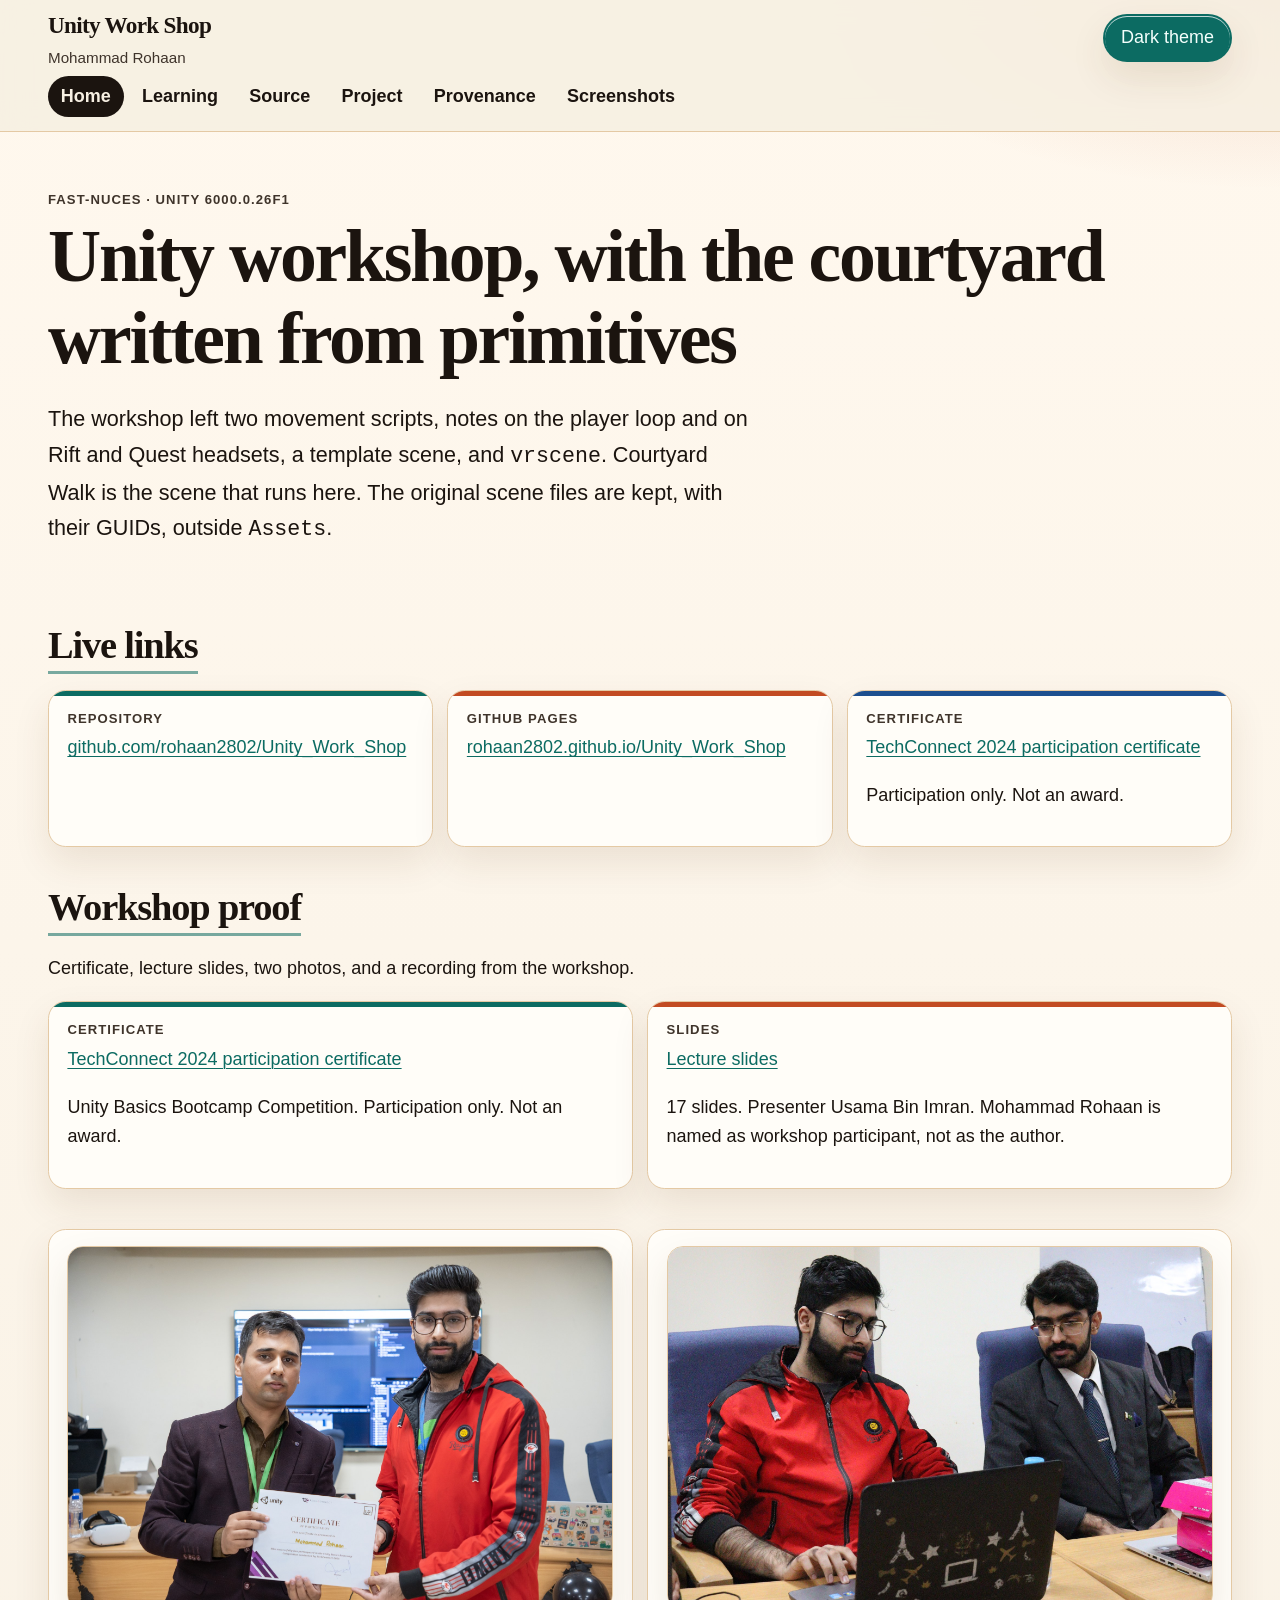
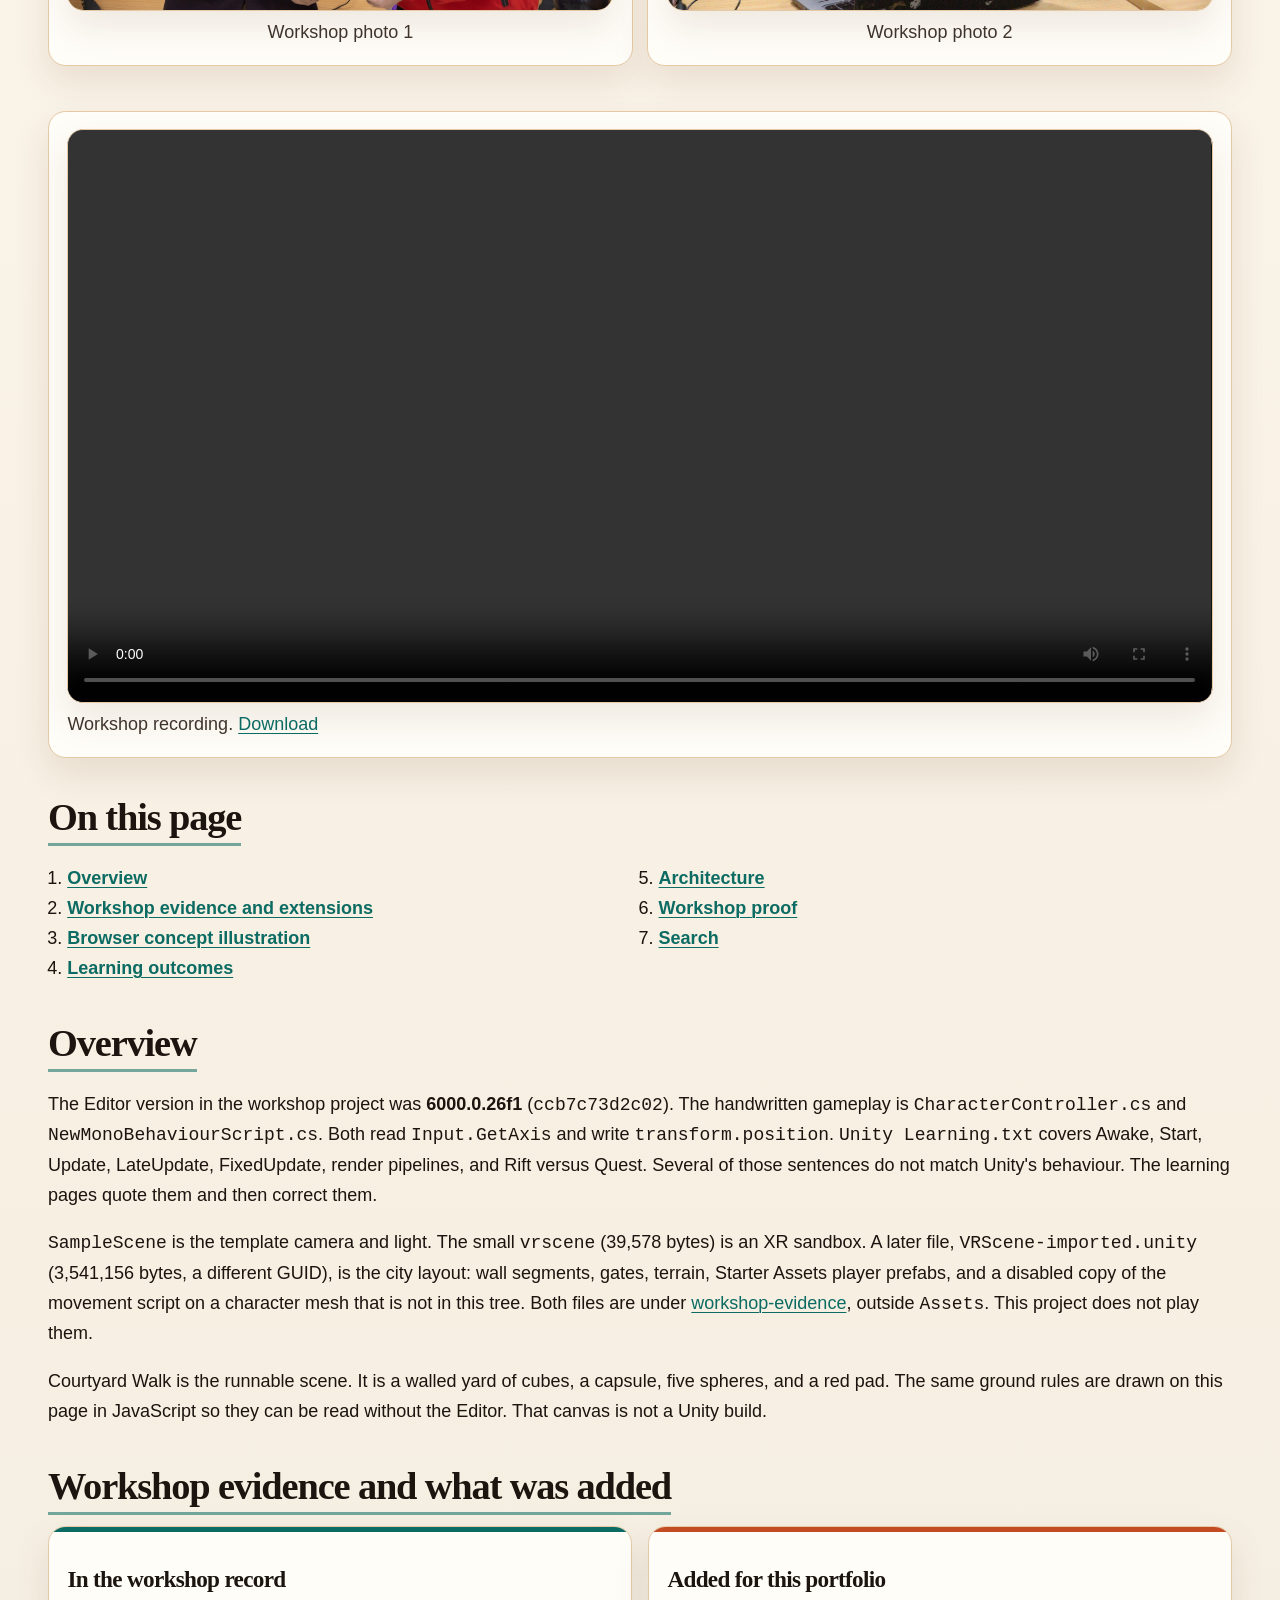
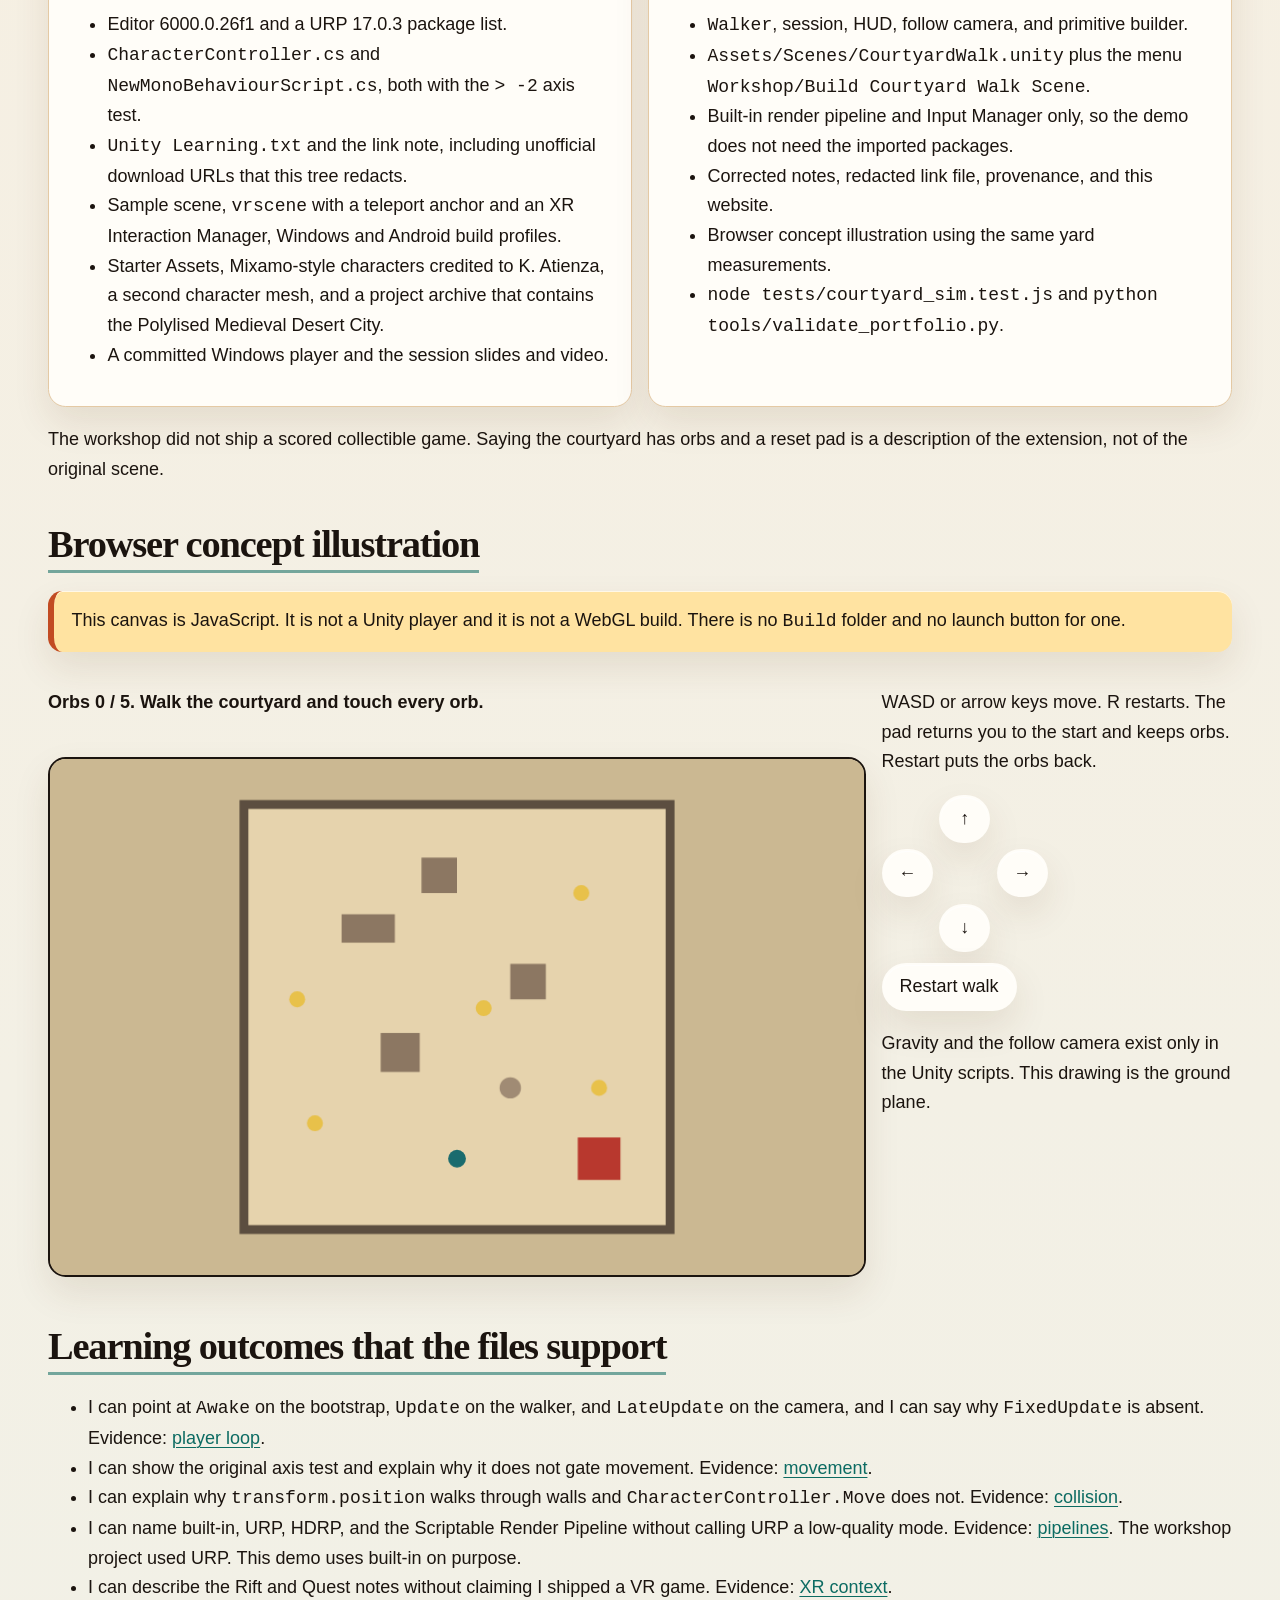
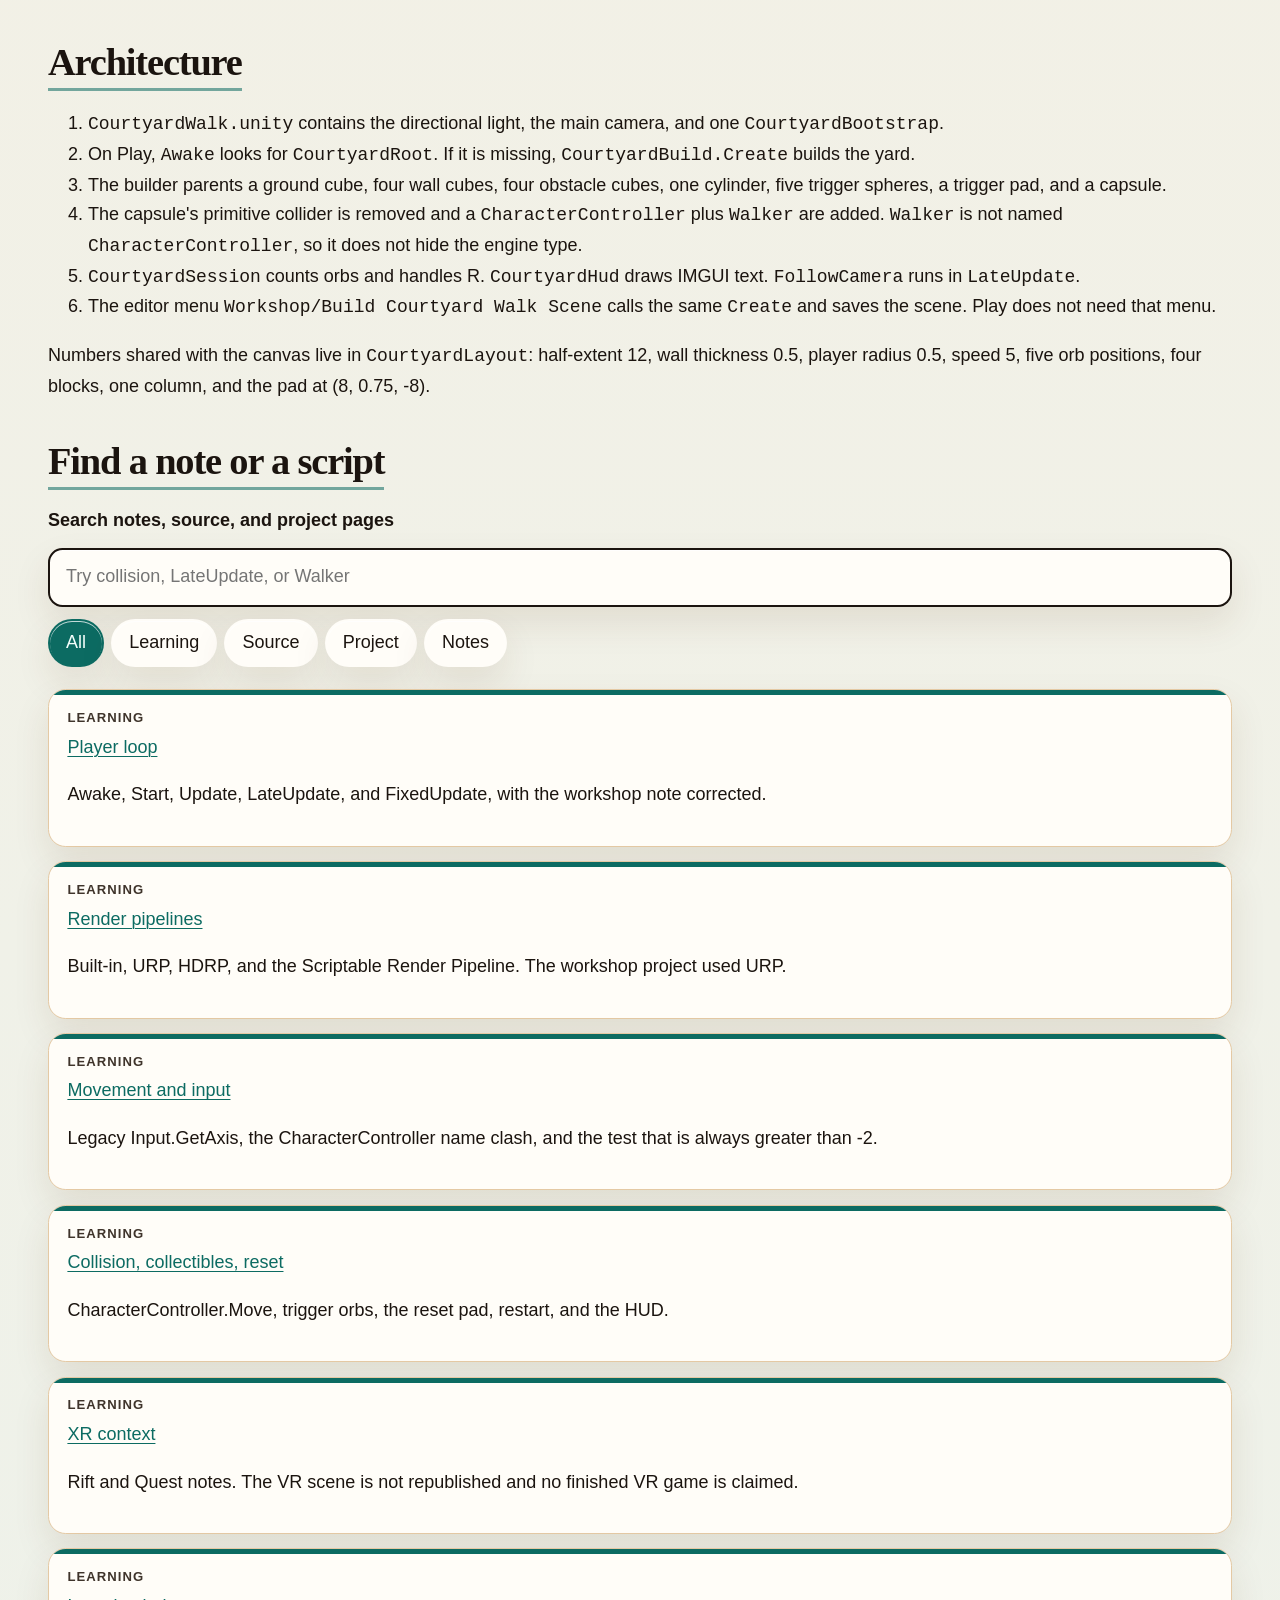
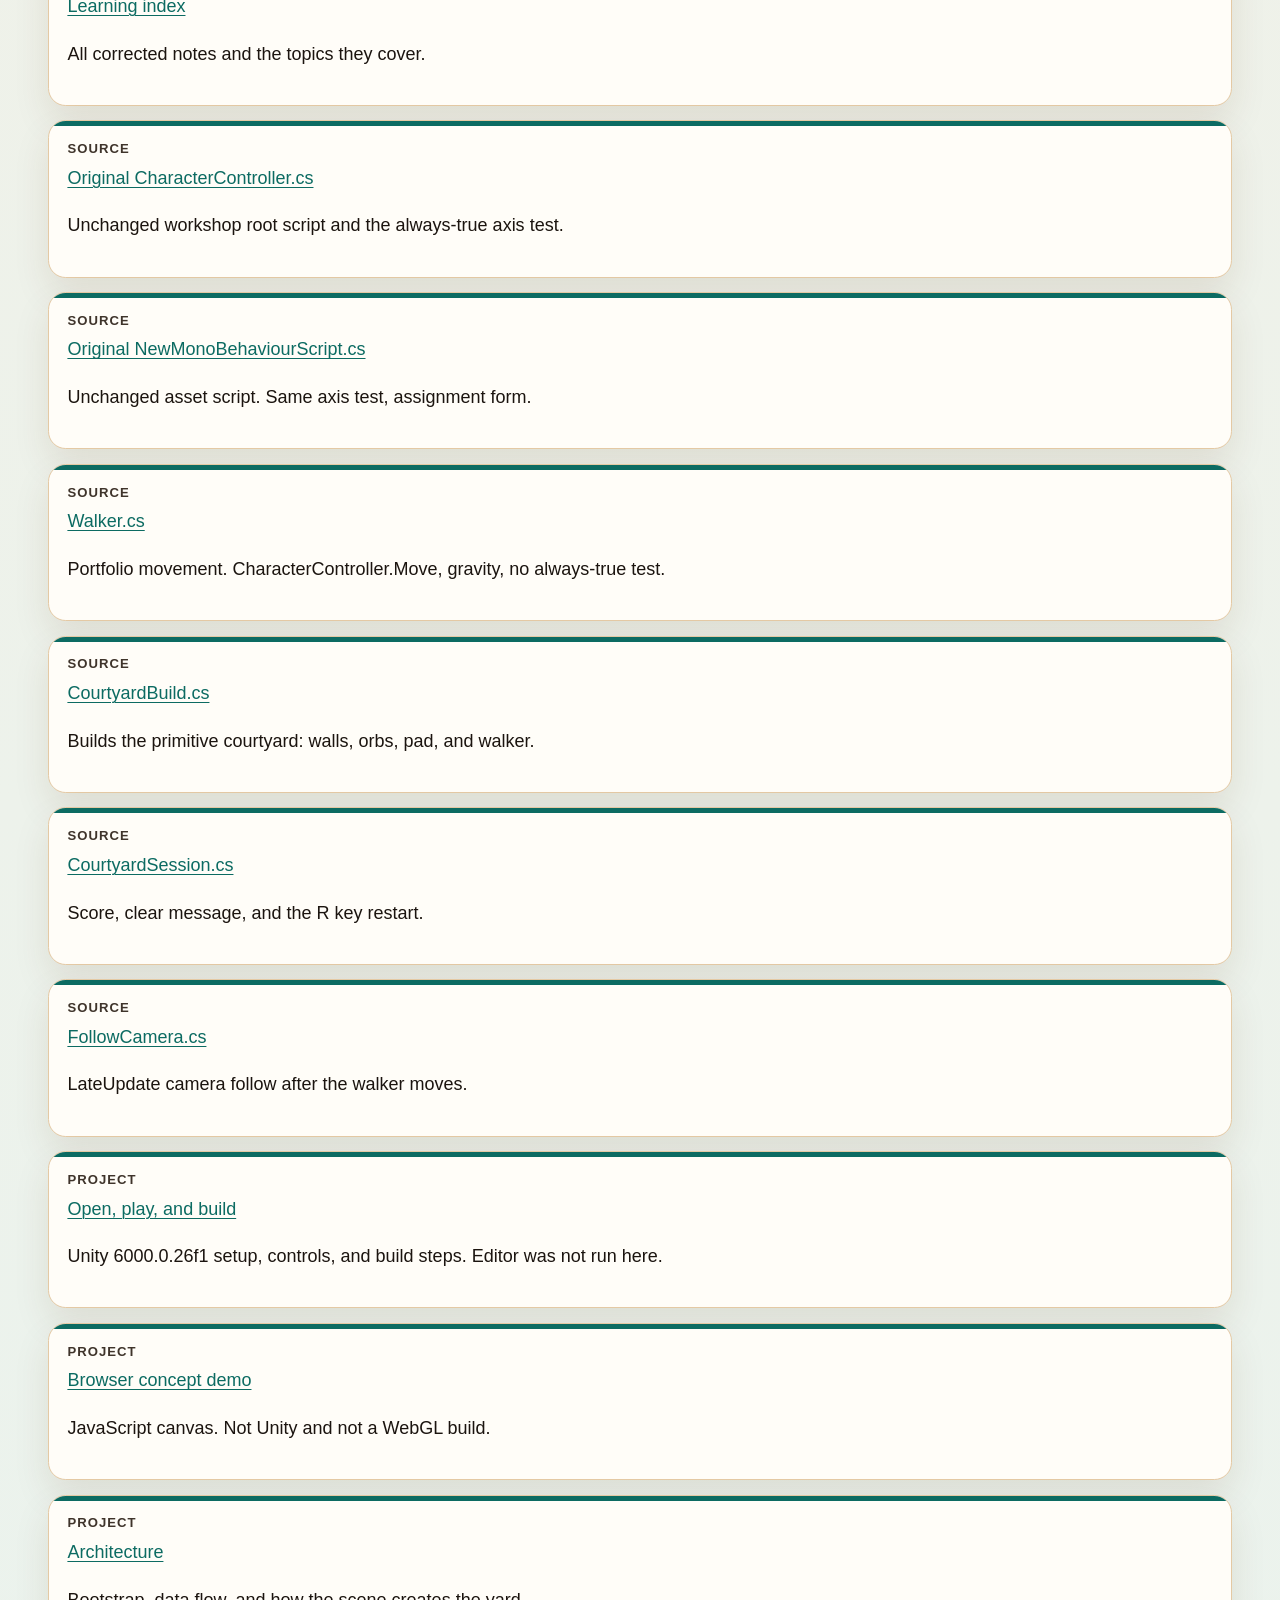
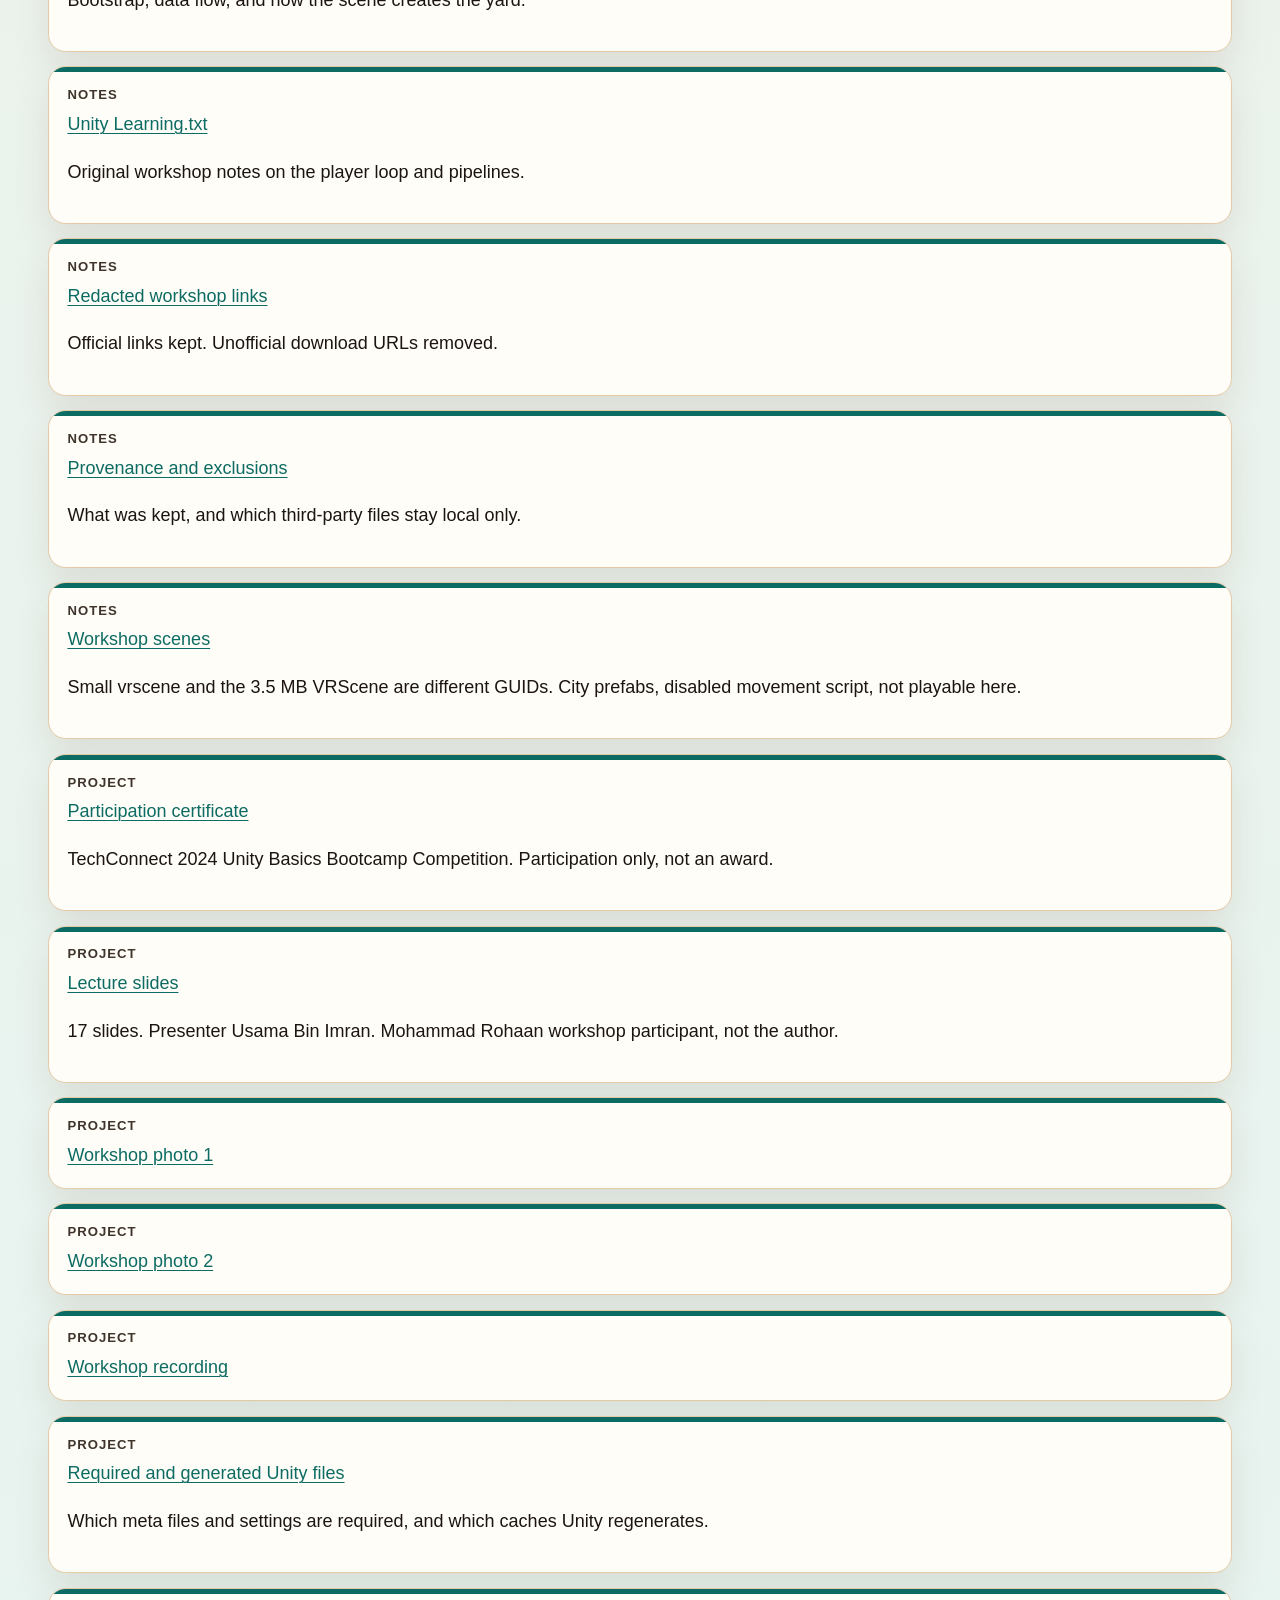
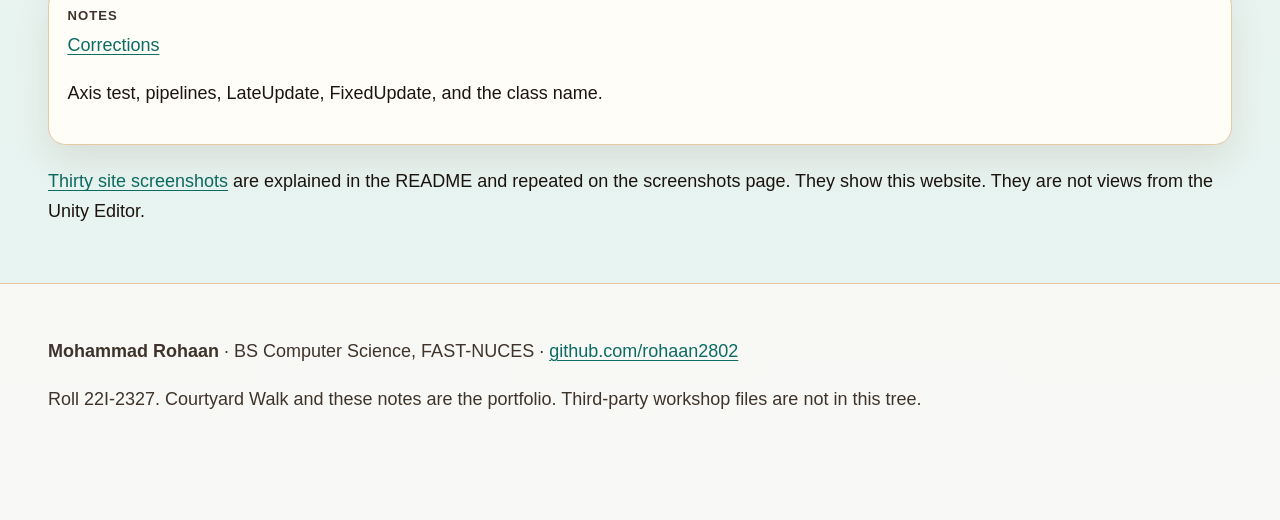
==== commit cb2319ab: "..." ====
--- a/index.html
+++ b/index.html
@@ -179,7 +179,7 @@
 <footer class="site-footer" id="colophon">
   <div class="wrap">
     <p><strong>Mohammad Rohaan</strong> · BS Computer Science, FAST-NUCES · <a href="https://github.com/rohaan2802">github.com/rohaan2802</a></p>
-    <p>Roll 22I-2327, as already printed on the previous workshop README. Courtyard Walk and these notes are the portfolio. Third-party workshop files are not in this tree.</p>
+    <p>Roll 22I-2327. Courtyard Walk and these notes are the portfolio. Third-party workshop files are not in this tree.</p>
   </div>
 </footer>
 <a class="back-top" id="back-to-top" href="#content" aria-label="Back to top" aria-hidden="true" tabindex="-1">Top</a>
